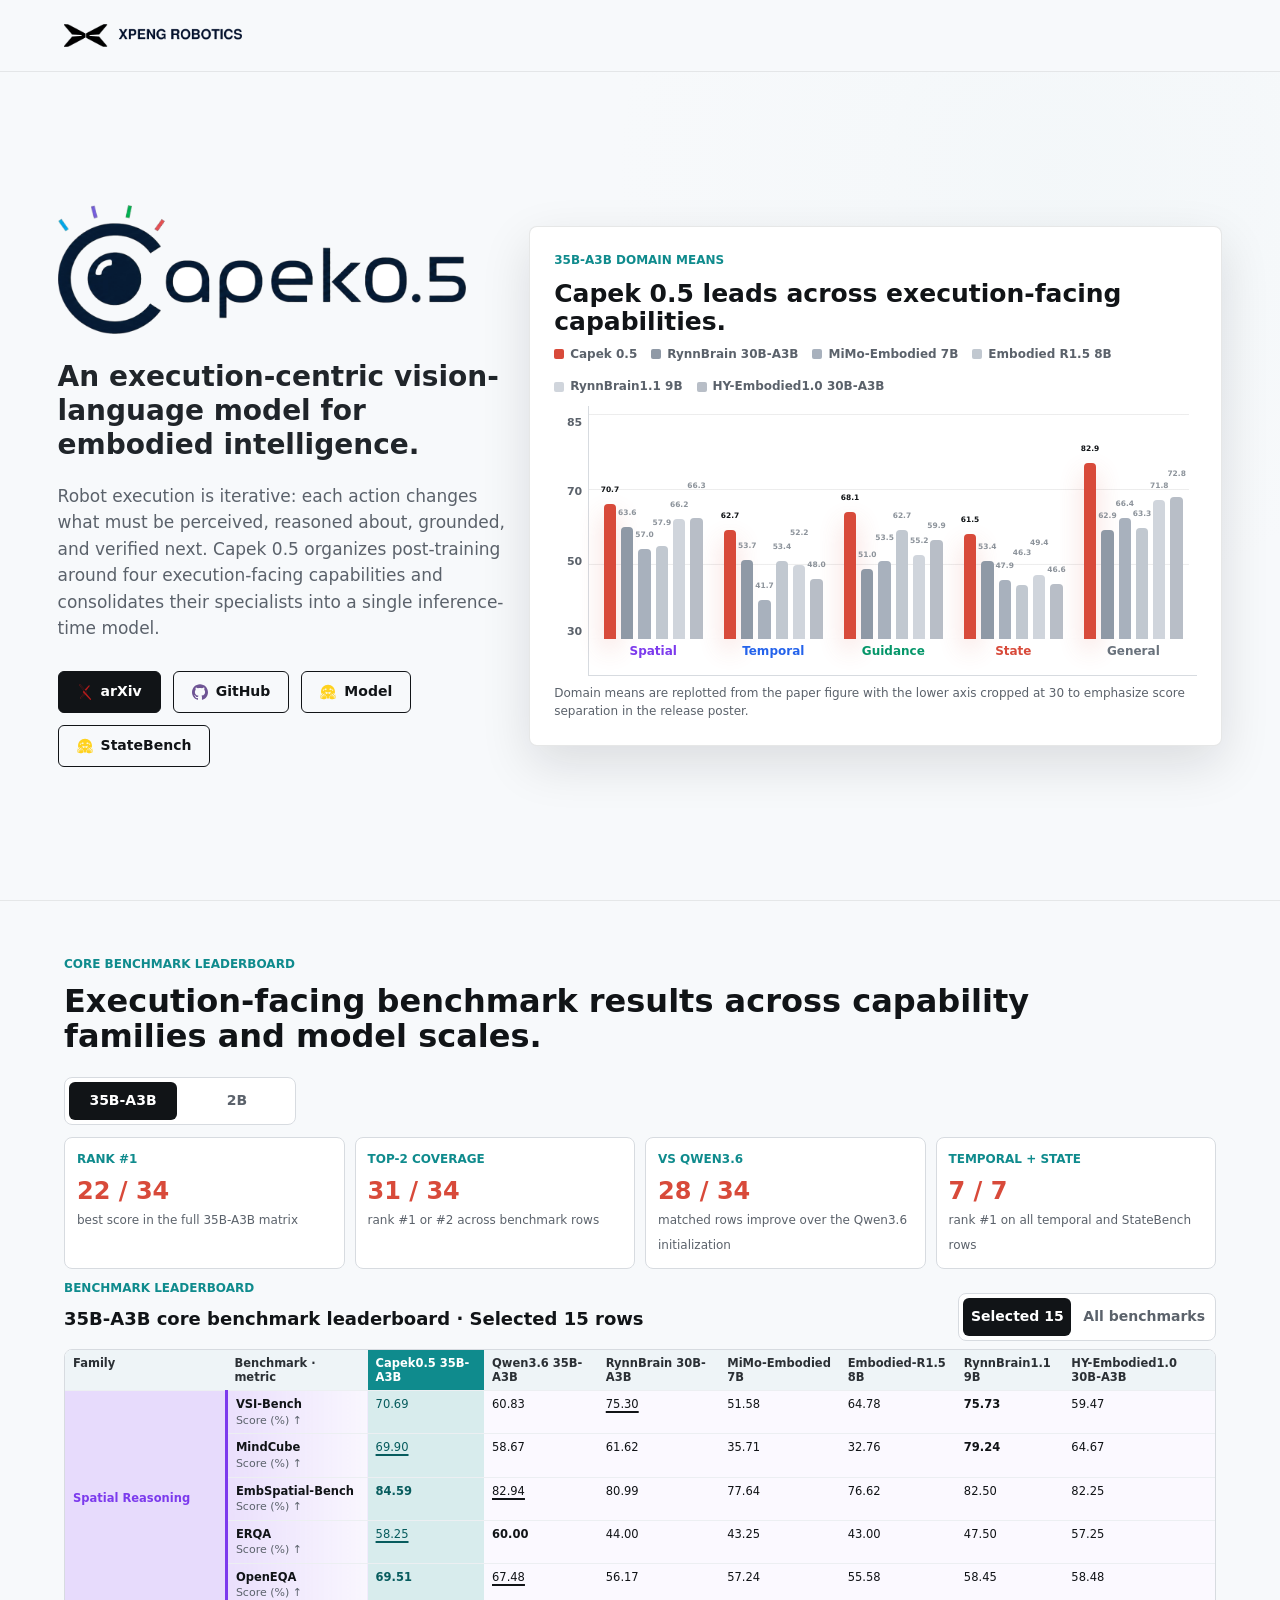
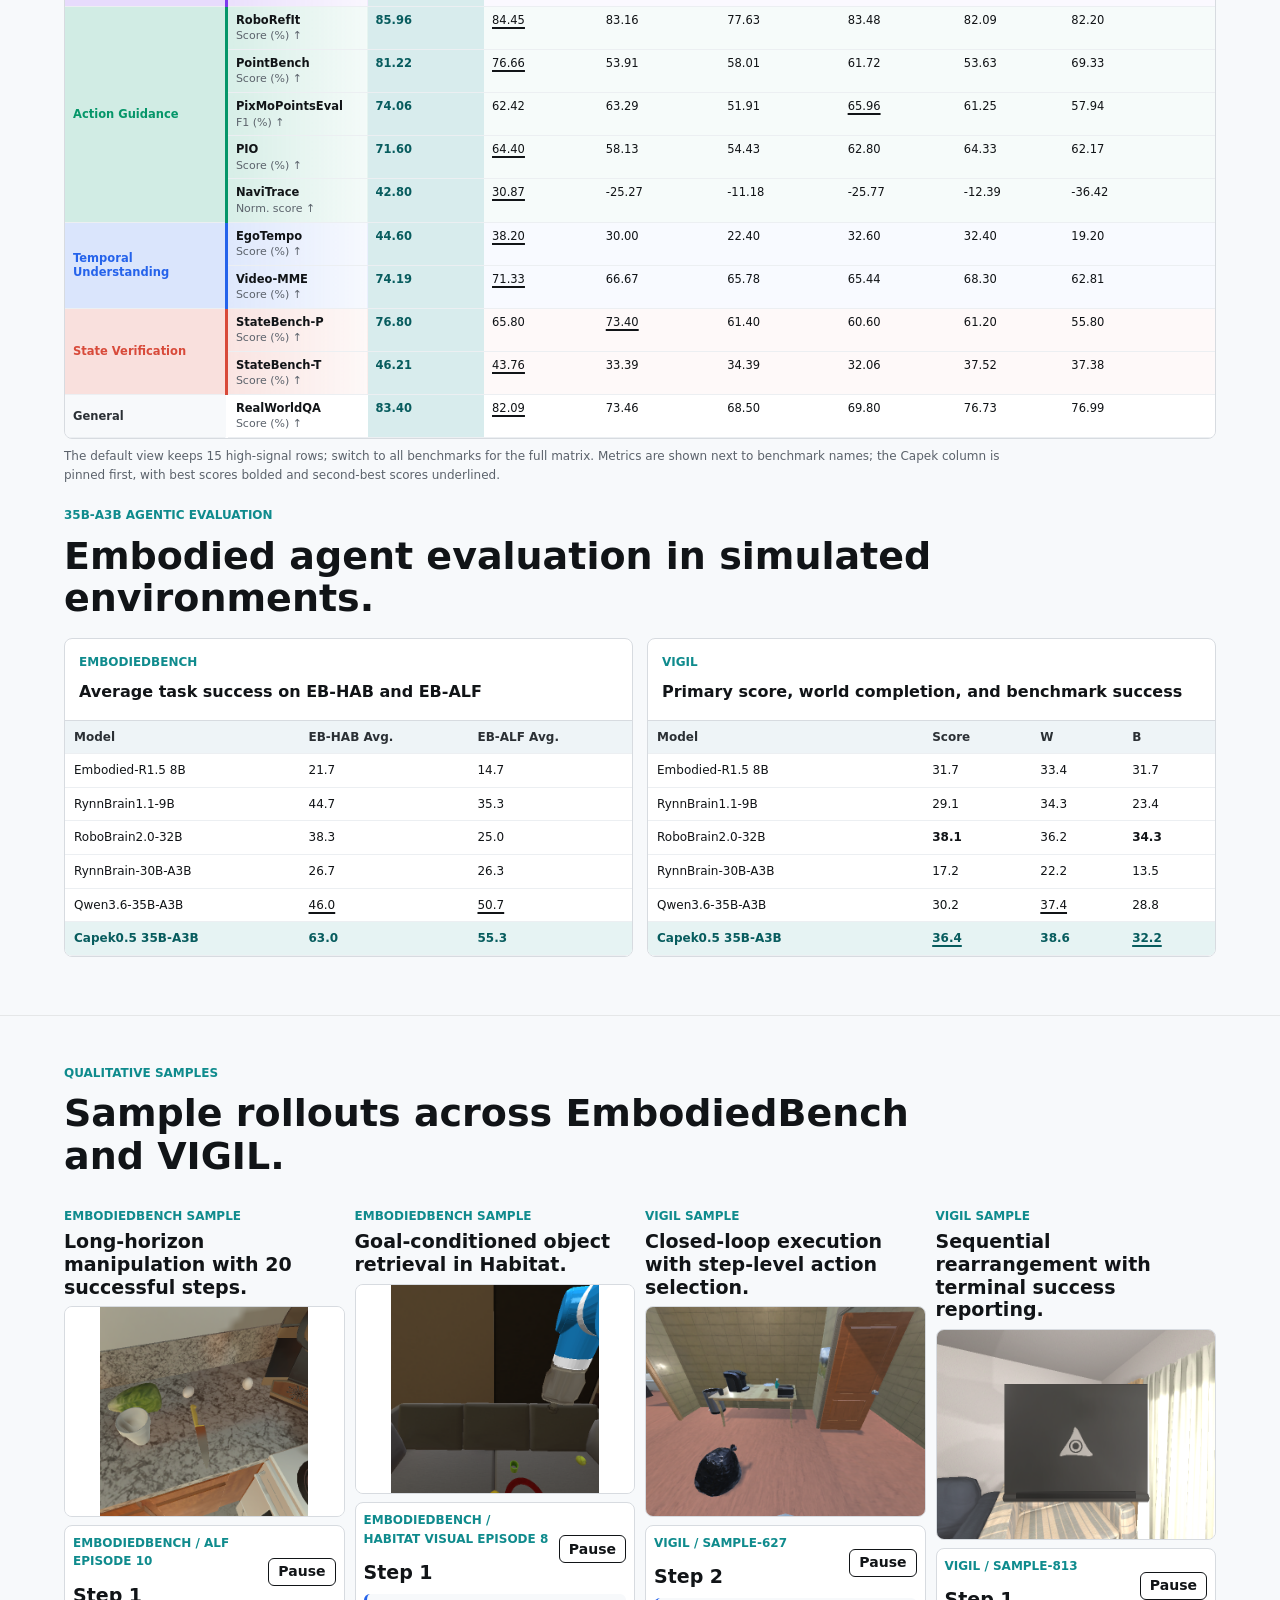
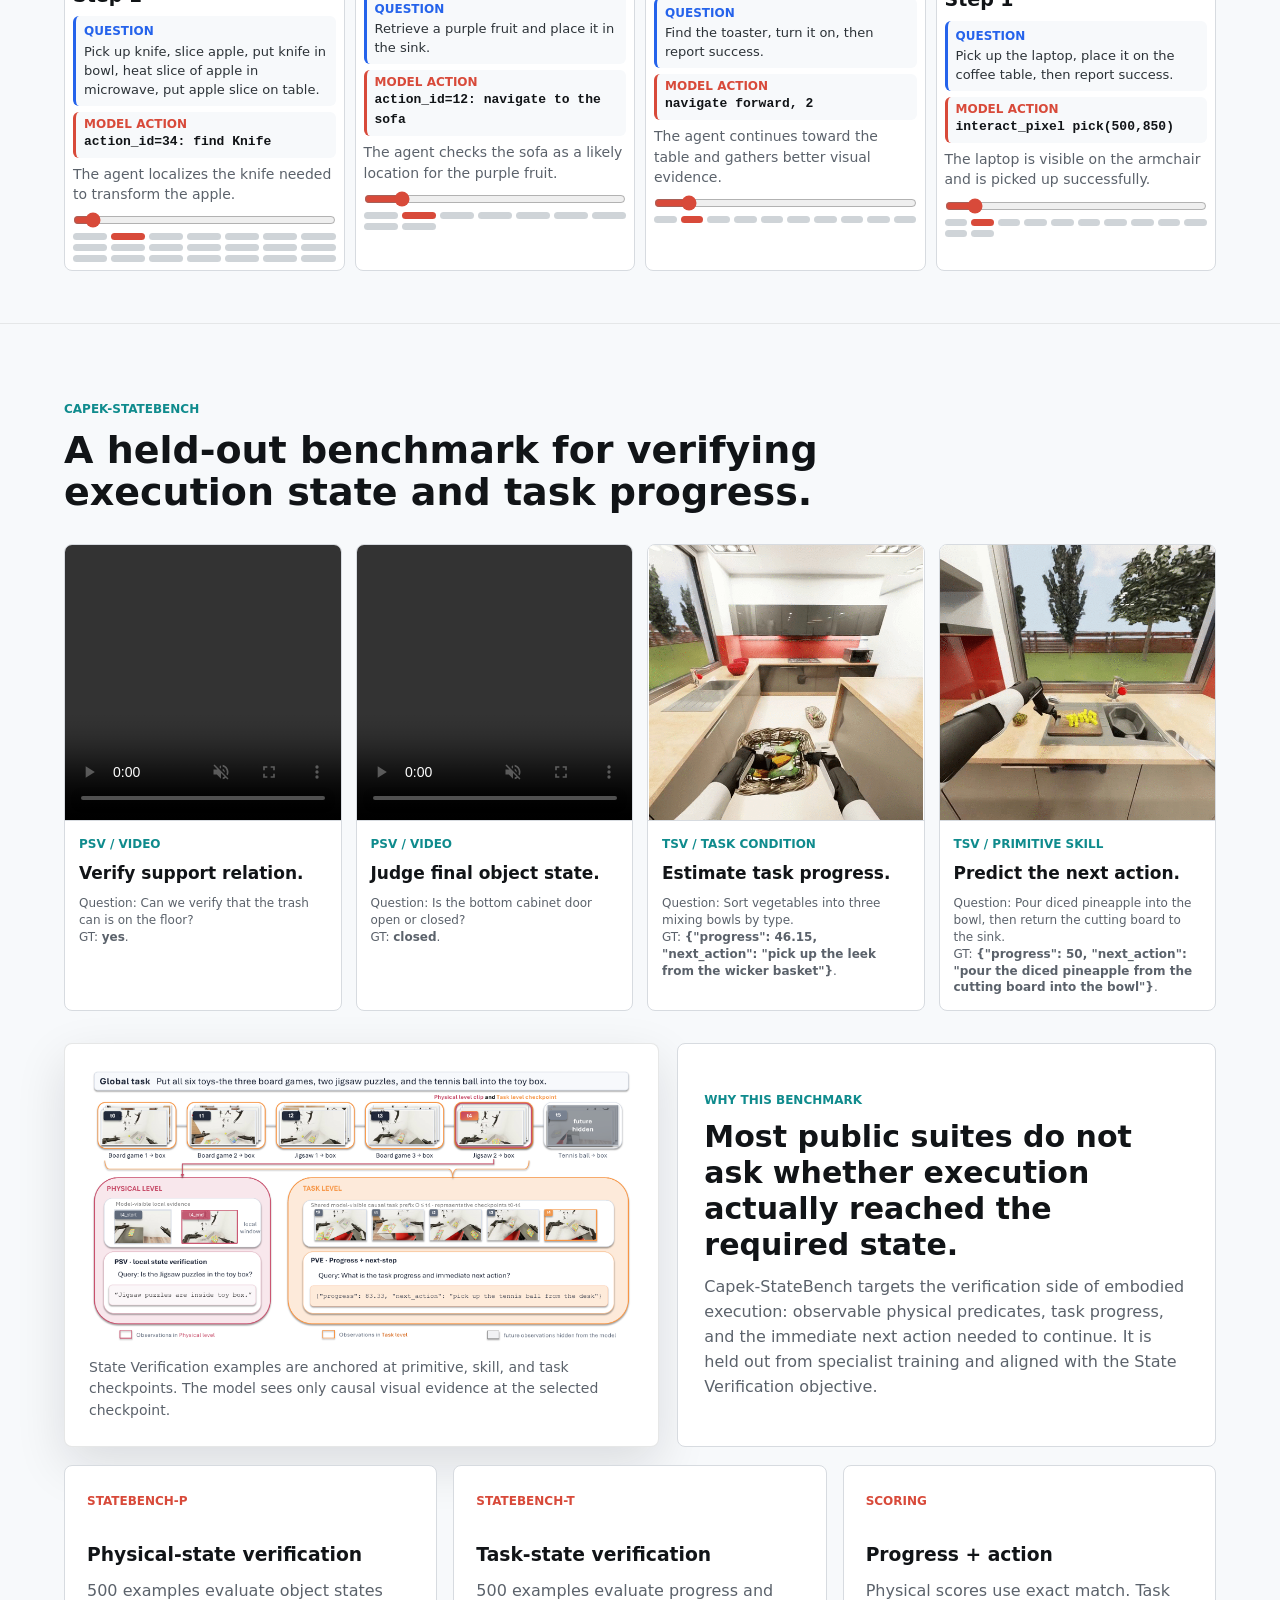
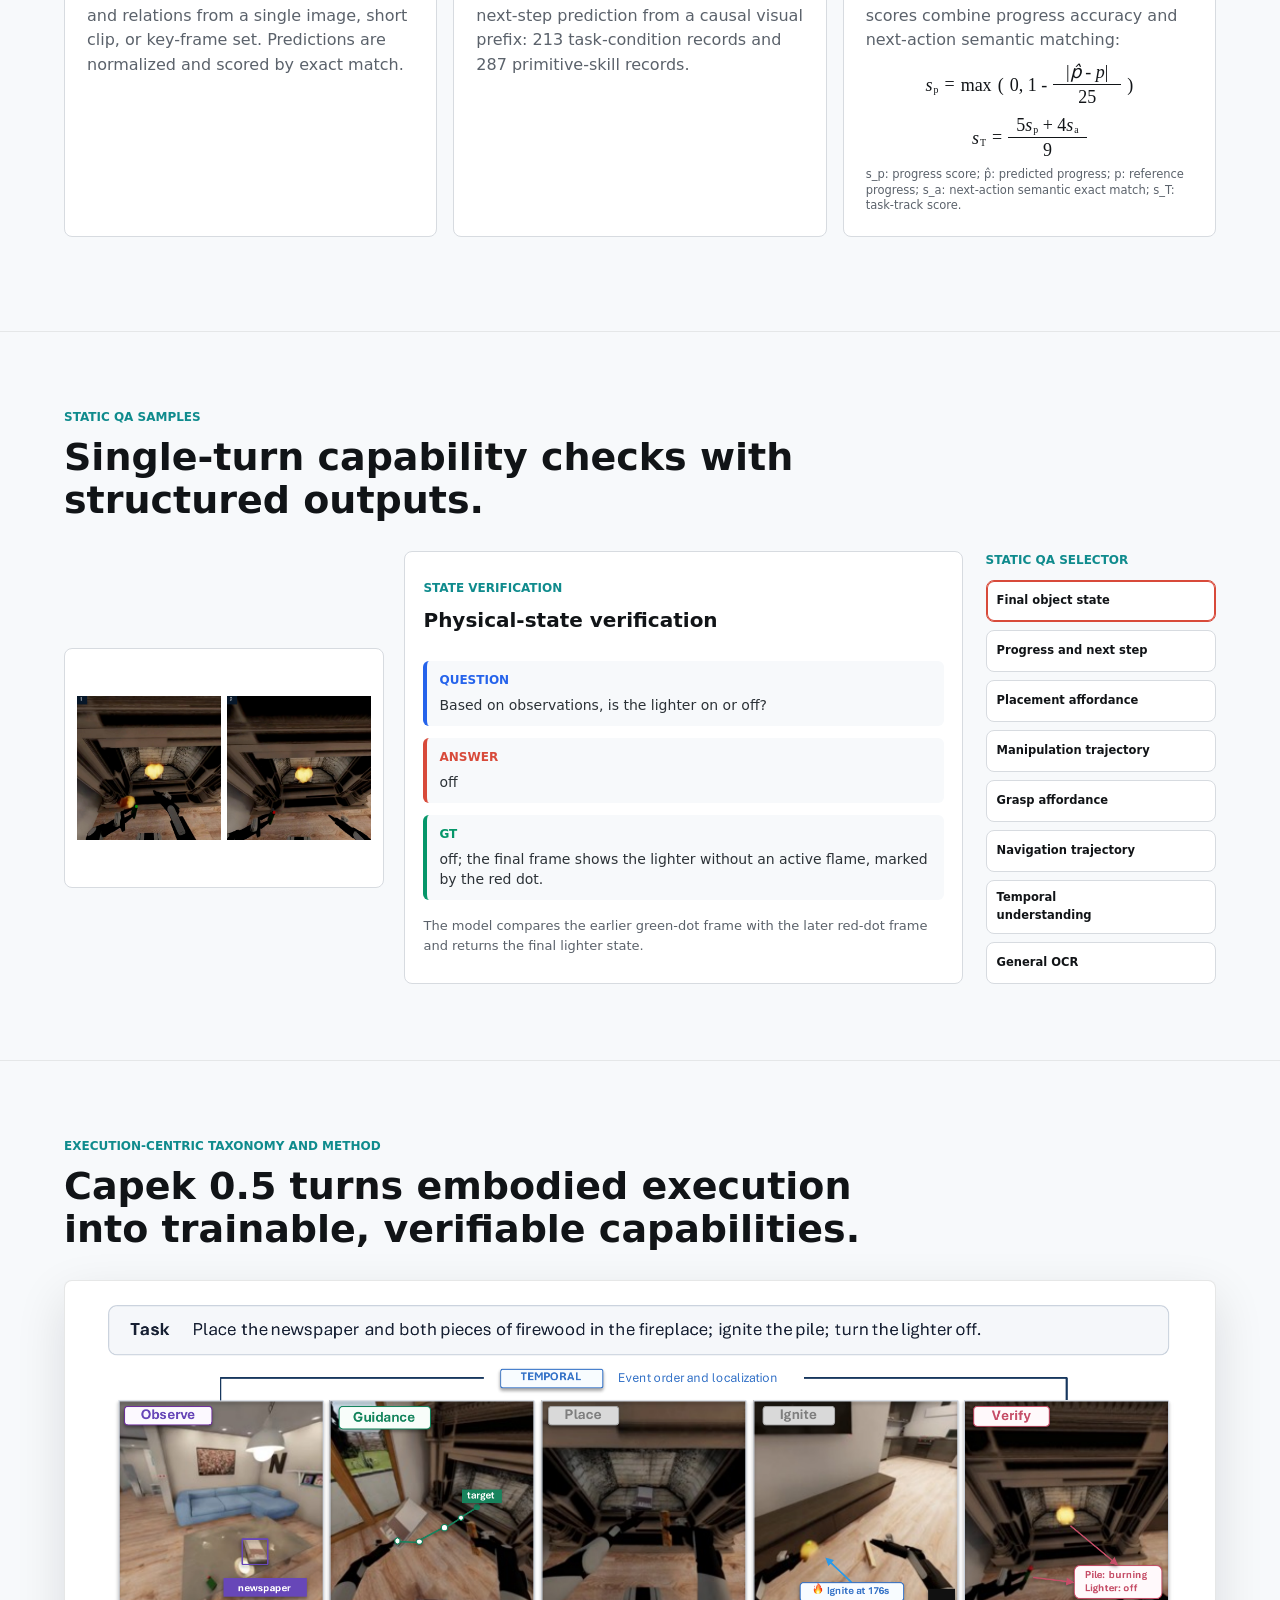
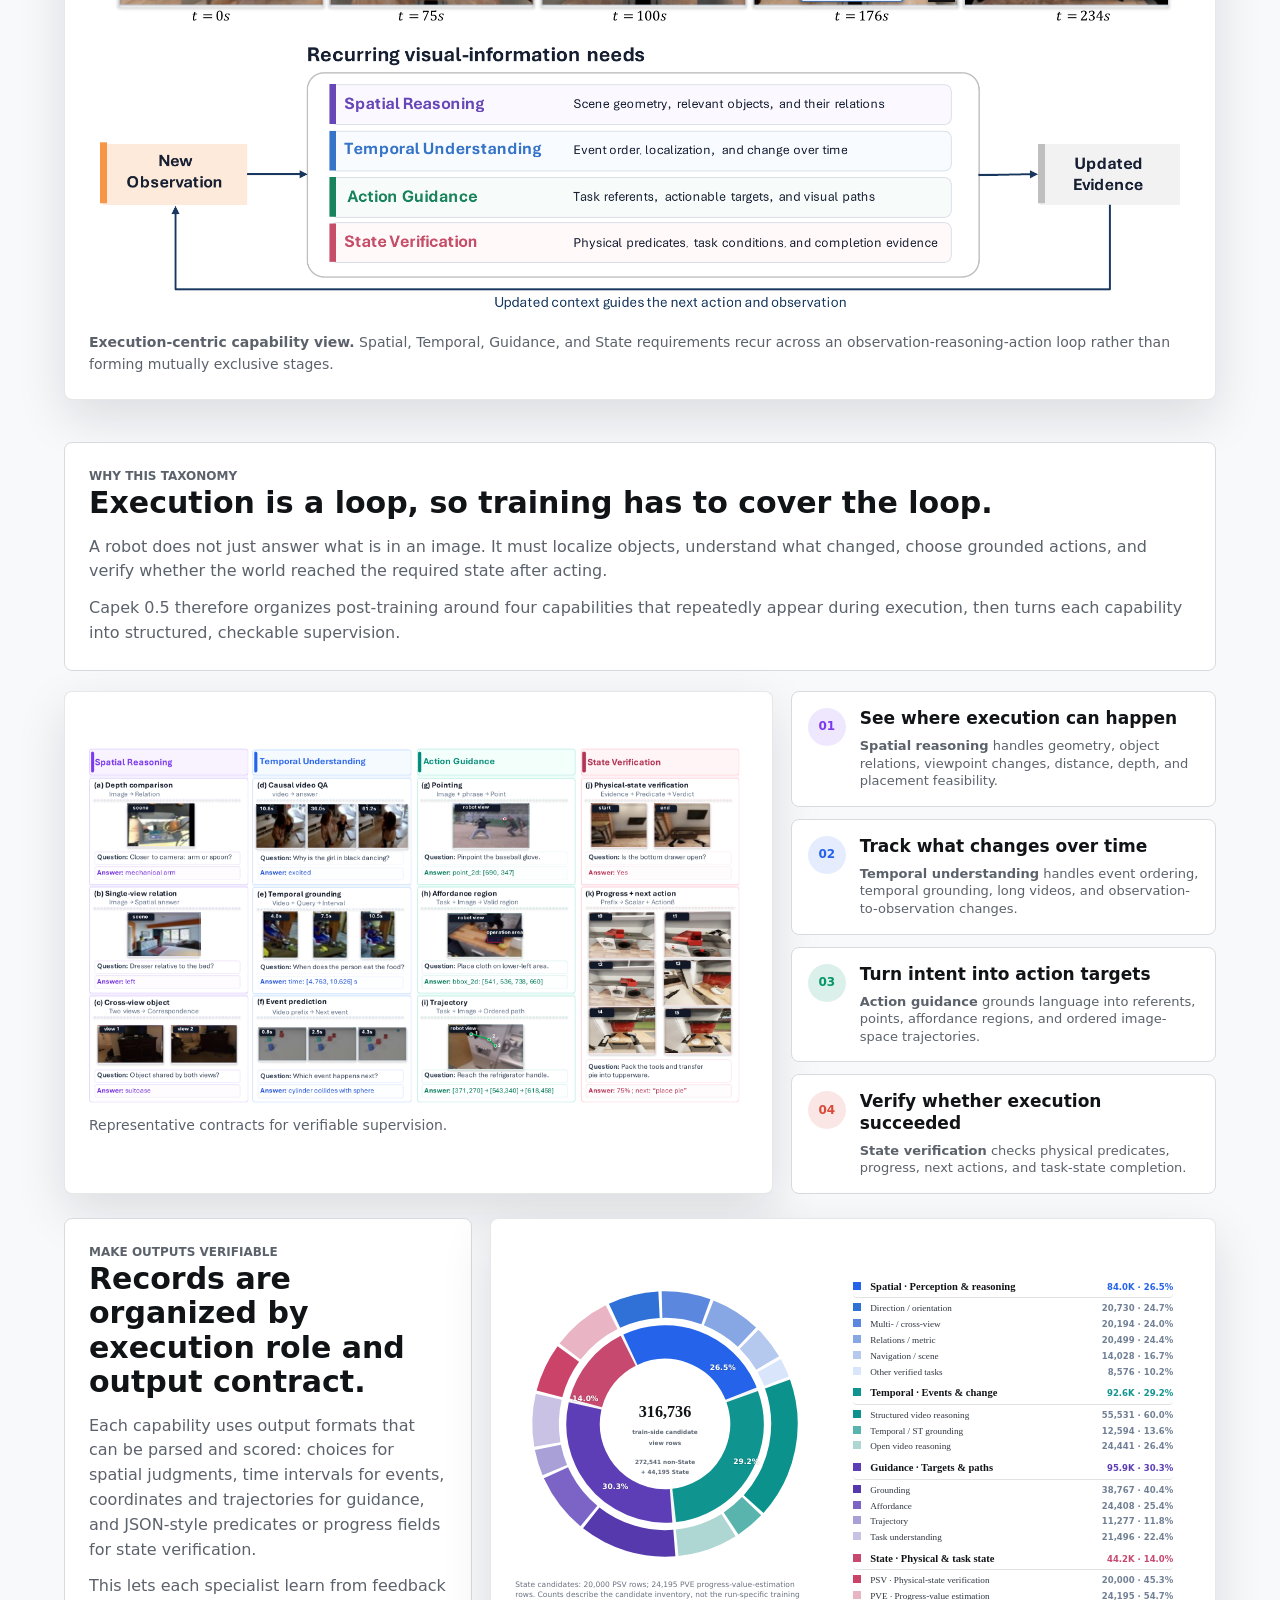
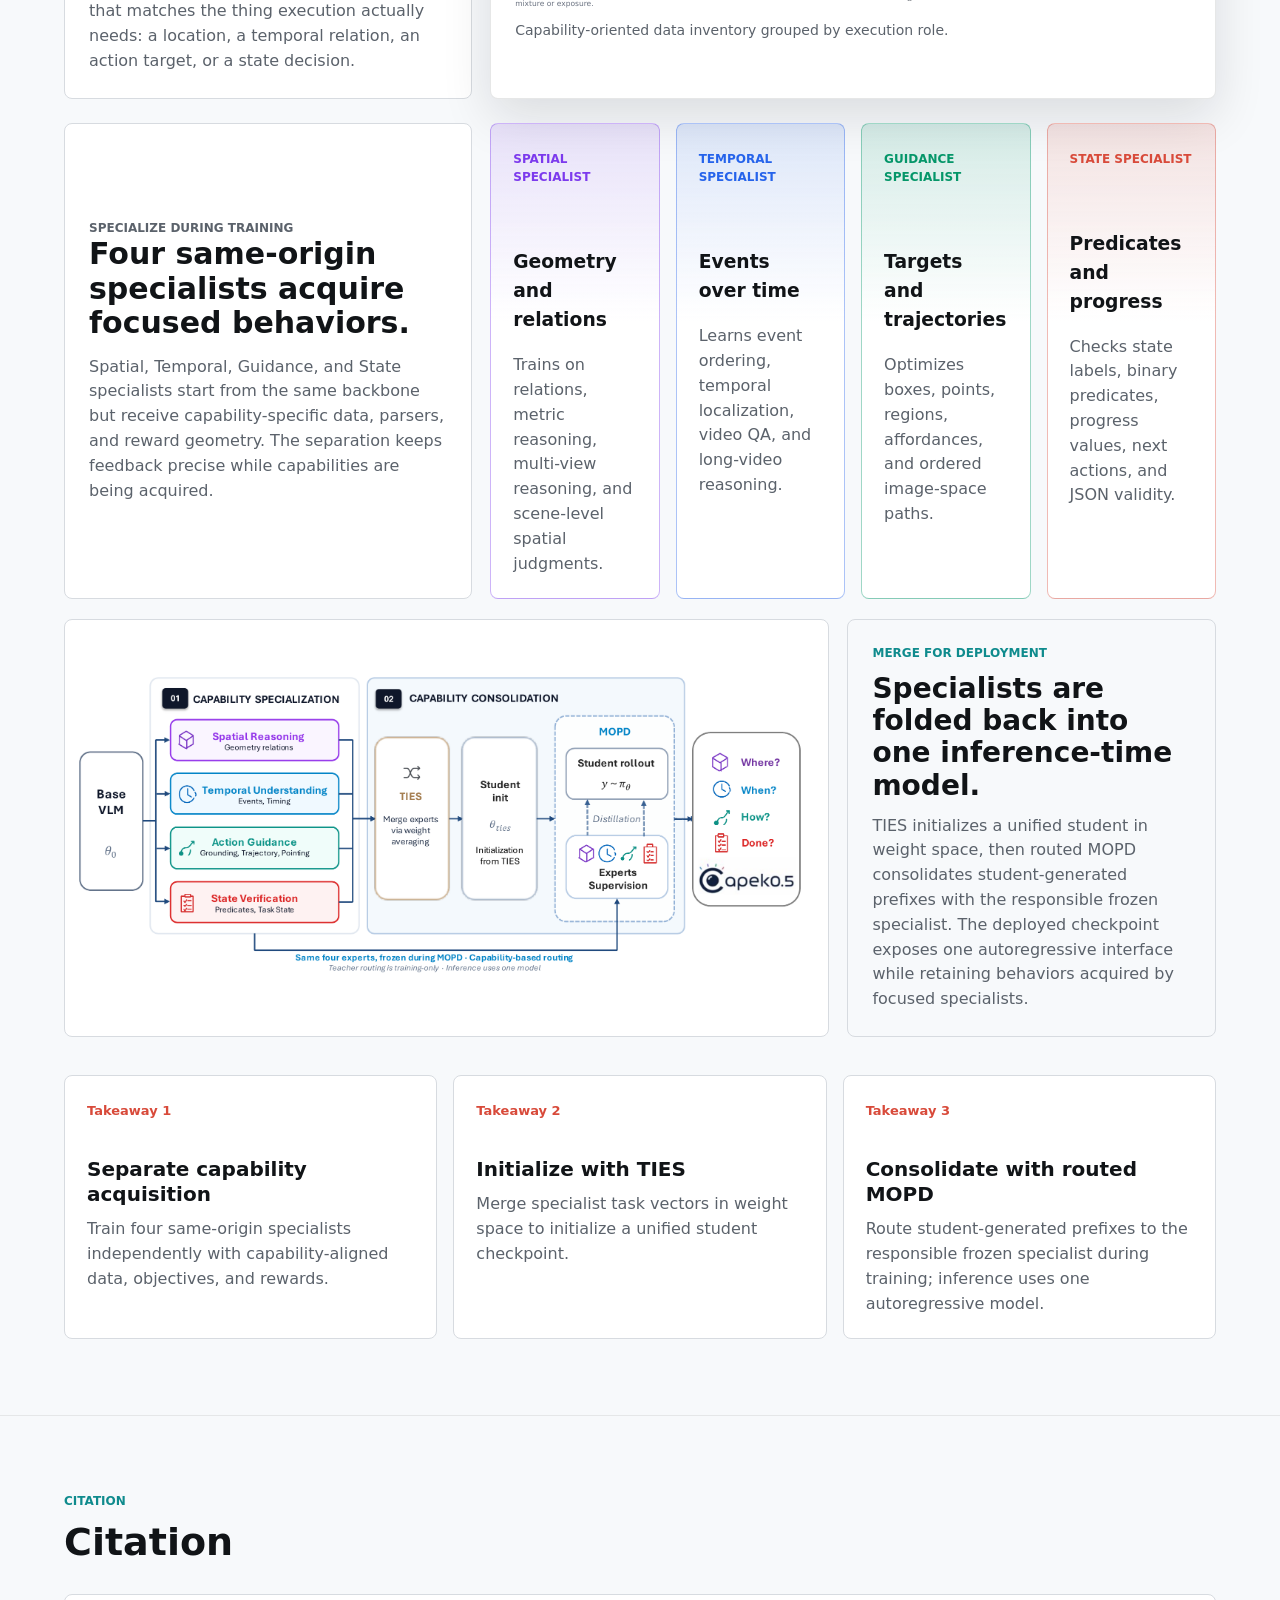
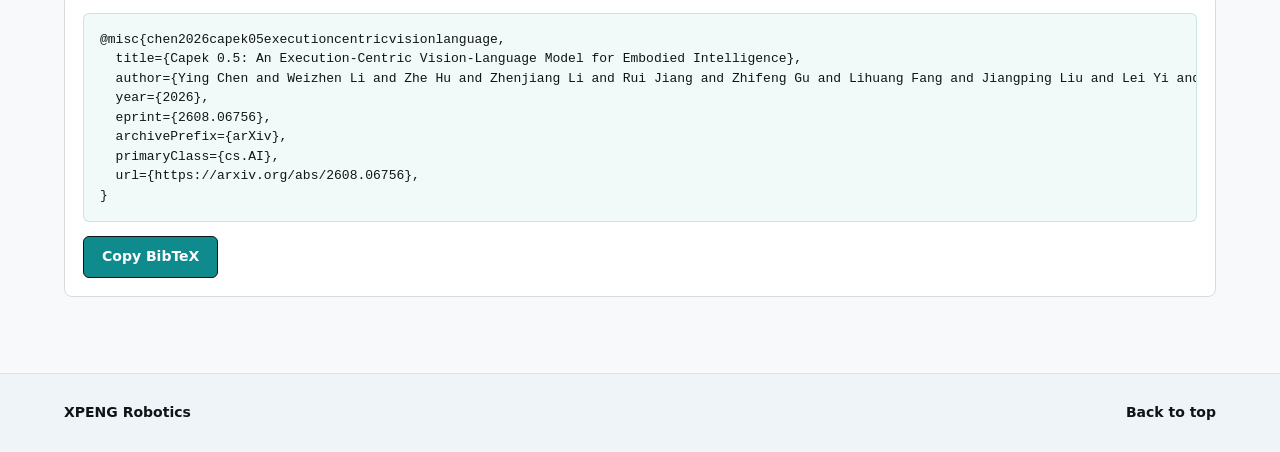
==== capek-0.5/index.html @ 38c64c61 "Add Capek 0.5 project page" ====
<!doctype html>
<html lang="en">
  <head>
    <meta charset="utf-8" />
    <meta name="viewport" content="width=device-width, initial-scale=1" />
    <title>Capek 0.5 | XPENG Robotics</title>
    <meta
      name="description"
      content="Capek 0.5 is an execution-centric vision-language model for embodied intelligence from XPENG Robotics."
    />
    <link rel="stylesheet" href="styles.css?v=20260810-responsive-layout" />
  </head>
  <body>
    <header class="site-header" aria-label="Top navigation">
      <div class="brand-lockup" aria-label="Project and institution logos">
        <a class="xpeng-brand" href="#top" aria-label="XPENG Robotics">
          <img src="assets/xpeng-robotics-lockup-transparent.png" alt="XPENG Robotics logo" />
        </a>
      </div>
    </header>

    <main id="top">
      <section class="hero-section" aria-labelledby="hero-subtitle">
        <div class="hero-copy">
          <div class="hero-lockup" aria-label="Institution and project">
            <img class="capek-hero-logo" src="assets/capek-logo-20260806.png" alt="Capek 0.5 logo" />
          </div>
          <p class="hero-subtitle" id="hero-subtitle">
            An execution-centric vision-language model for embodied intelligence.
          </p>
          <p class="hero-summary">
            Robot execution is iterative: each action changes what must be perceived,
            reasoned about, grounded, and verified next. Capek 0.5 organizes post-training
            around four execution-facing capabilities and consolidates their specialists
            into a single inference-time model.
          </p>
          <div class="hero-actions" aria-label="Project links">
            <a class="button primary" href="https://arxiv.org/abs/2608.06756" target="_blank" rel="noopener noreferrer">
              <img class="button-icon" src="assets/icons/arxiv.svg" alt="" aria-hidden="true" />
              arXiv
            </a>
            <button class="button secondary disabled-hero-button" type="button" aria-disabled="true" data-tooltip="coming soon">
              <img class="button-icon" src="assets/icons/github.svg" alt="" aria-hidden="true" />
              GitHub
            </button>
            <button class="button secondary disabled-hero-button" type="button" aria-disabled="true" data-tooltip="coming soon">
              <img class="button-icon" src="assets/icons/huggingface.svg" alt="" aria-hidden="true" />
              Model
            </button>
            <button class="button secondary disabled-hero-button" type="button" aria-disabled="true" data-tooltip="coming soon">
              <img class="button-icon" src="assets/icons/huggingface.svg" alt="" aria-hidden="true" />
              StateBench
            </button>
          </div>
        </div>
        <div class="hero-side" aria-label="Headline contribution summary">
          <figure class="hero-domain-chart" aria-label="35B-A3B domain mean chart with y-axis starting at 30">
            <div class="chart-heading">
              <div>
                <p class="label">35B-A3B domain means</p>
                <h2>Capek 0.5 leads across execution-facing capabilities.</h2>
              </div>
            </div>
            <div class="chart-legend" aria-hidden="true">
              <span><i class="legend-capek"></i>Capek 0.5</span>
              <span><i class="legend-rynnbrain"></i>RynnBrain 30B-A3B</span>
              <span><i class="legend-mimo"></i>MiMo-Embodied 7B</span>
              <span><i class="legend-r1"></i>Embodied R1.5 8B</span>
              <span><i class="legend-rynnbrain11"></i>RynnBrain1.1 9B</span>
              <span><i class="legend-hy"></i>HY-Embodied1.0 30B-A3B</span>
            </div>
            <div class="domain-chart">
              <div class="y-axis" aria-hidden="true">
                <span>85</span>
                <span>70</span>
                <span>50</span>
                <span>30</span>
              </div>
              <div class="chart-area">
                <div class="chart-grid" aria-hidden="true"></div>
                <div class="domain-group domain-spatial" style="--v1: 67.8%; --v2: 56.0%; --v3: 45.0%; --v4: 46.5%; --v5: 60.3%; --v6: 60.5%">
                  <div class="bars">
                    <span class="bar capek"><strong>70.7</strong></span>
                    <span class="bar model-a"><strong>63.6</strong></span>
                    <span class="bar model-b"><strong>57.0</strong></span>
                    <span class="bar model-c"><strong>57.9</strong></span>
                    <span class="bar model-d"><strong>66.2</strong></span>
                    <span class="bar model-e"><strong>66.3</strong></span>
                  </div>
                  <p>Spatial</p>
                </div>
                <div class="domain-group domain-temporal" style="--v1: 54.5%; --v2: 39.5%; --v3: 19.5%; --v4: 39.0%; --v5: 37.0%; --v6: 30.0%">
                  <div class="bars">
                    <span class="bar capek"><strong>62.7</strong></span>
                    <span class="bar model-a"><strong>53.7</strong></span>
                    <span class="bar model-b"><strong>41.7</strong></span>
                    <span class="bar model-c"><strong>53.4</strong></span>
                    <span class="bar model-d"><strong>52.2</strong></span>
                    <span class="bar model-e"><strong>48.0</strong></span>
                  </div>
                  <p>Temporal</p>
                </div>
                <div class="domain-group domain-guidance" style="--v1: 63.5%; --v2: 35.0%; --v3: 39.2%; --v4: 54.5%; --v5: 42.0%; --v6: 49.8%">
                  <div class="bars">
                    <span class="bar capek"><strong>68.1</strong></span>
                    <span class="bar model-a"><strong>51.0</strong></span>
                    <span class="bar model-b"><strong>53.5</strong></span>
                    <span class="bar model-c"><strong>62.7</strong></span>
                    <span class="bar model-d"><strong>55.2</strong></span>
                    <span class="bar model-e"><strong>59.9</strong></span>
                  </div>
                  <p>Guidance</p>
                </div>
                <div class="domain-group domain-state" style="--v1: 52.5%; --v2: 39.0%; --v3: 29.8%; --v4: 27.2%; --v5: 32.3%; --v6: 27.7%">
                  <div class="bars">
                    <span class="bar capek"><strong>61.5</strong></span>
                    <span class="bar model-a"><strong>53.4</strong></span>
                    <span class="bar model-b"><strong>47.9</strong></span>
                    <span class="bar model-c"><strong>46.3</strong></span>
                    <span class="bar model-d"><strong>49.4</strong></span>
                    <span class="bar model-e"><strong>46.6</strong></span>
                  </div>
                  <p>State</p>
                </div>
                <div class="domain-group domain-general" style="--v1: 88.2%; --v2: 54.8%; --v3: 60.7%; --v4: 55.5%; --v5: 69.7%; --v6: 71.3%">
                  <div class="bars">
                    <span class="bar capek"><strong>82.9</strong></span>
                    <span class="bar model-a"><strong>62.9</strong></span>
                    <span class="bar model-b"><strong>66.4</strong></span>
                    <span class="bar model-c"><strong>63.3</strong></span>
                    <span class="bar model-d"><strong>71.8</strong></span>
                    <span class="bar model-e"><strong>72.8</strong></span>
                  </div>
                  <p>General</p>
                </div>
              </div>
            </div>
            <figcaption>
              Domain means are replotted from the paper figure with the lower axis cropped at 30
              to emphasize score separation in the release poster.
            </figcaption>
          </figure>
        </div>
      </section>

      <section class="content-section statebench-section" id="statebench" aria-labelledby="statebench-title">
        <div class="section-heading">
          <p class="eyebrow">Capek-StateBench</p>
          <h2 id="statebench-title">A held-out benchmark for verifying execution state and task progress.</h2>
        </div>
        <div class="statebench-samples">
          <article class="statebench-sample-card">
            <video autoplay loop muted playsinline controls>
              <source src="assets/samples/statebench_showcase/psv_support_trash_floor.mp4" type="video/mp4" />
            </video>
            <div>
              <p class="label">PSV / Video</p>
              <h3>Verify support relation.</h3>
              <p>
                <span>Question: Can we verify that the trash can is on the floor?</span>
                <span>GT: <strong>yes</strong>.</span>
              </p>
            </div>
          </article>
          <article class="statebench-sample-card">
            <video autoplay loop muted playsinline controls>
              <source src="assets/samples/statebench_showcase/psv_bottom_cabinet.mp4" type="video/mp4" />
            </video>
            <div>
              <p class="label">PSV / Video</p>
              <h3>Judge final object state.</h3>
              <p>
                <span>Question: Is the bottom cabinet door open or closed?</span>
                <span>GT: <strong>closed</strong>.</span>
              </p>
            </div>
          </article>
          <article class="statebench-sample-card">
            <img src="assets/samples/statebench_showcase/tsv_sort_vegetables.gif" alt="StateBench-T task-condition progress example" />
            <div>
              <p class="label">TSV / Task condition</p>
              <h3>Estimate task progress.</h3>
              <p>
                <span>Question: Sort vegetables into three mixing bowls by type.</span>
                <span>GT: <strong>{"progress": 46.15, "next_action": "pick up the leek from the wicker basket"}</strong>.</span>
              </p>
            </div>
          </article>
          <article class="statebench-sample-card">
            <img src="assets/samples/statebench_showcase/tsv_pineapple_skill.gif" alt="StateBench-T primitive-skill progress example" />
            <div>
              <p class="label">TSV / Primitive skill</p>
              <h3>Predict the next action.</h3>
              <p>
                <span>Question: Pour diced pineapple into the bowl, then return the cutting board to the sink.</span>
                <span>GT: <strong>{"progress": 50, "next_action": "pour the diced pineapple from the cutting board into the bowl"}</strong>.</span>
              </p>
            </div>
          </article>
        </div>
        <div class="statebench-feature">
          <figure class="inline-figure statebench-figure">
            <img src="assets/figures/state_data_construction.png" alt="StateBench data construction from execution checkpoints" />
            <figcaption>
              State Verification examples are anchored at primitive, skill, and task checkpoints.
              The model sees only causal visual evidence at the selected checkpoint.
            </figcaption>
          </figure>
          <div class="statebench-copy">
            <p class="label">Why this benchmark</p>
            <h3>Most public suites do not ask whether execution actually reached the required state.</h3>
            <p>
              Capek-StateBench targets the verification side of embodied execution: observable
              physical predicates, task progress, and the immediate next action needed to continue.
              It is held out from specialist training and aligned with the State Verification objective.
            </p>
          </div>
        </div>
        <div class="statebench-grid">
          <article class="statebench-card">
            <span>StateBench-P</span>
            <h3>Physical-state verification</h3>
            <p>
              500 examples evaluate object states and relations from a single image, short clip,
              or key-frame set. Predictions are normalized and scored by exact match.
            </p>
          </article>
          <article class="statebench-card">
            <span>StateBench-T</span>
            <h3>Task-state verification</h3>
            <p>
              500 examples evaluate progress and next-step prediction from a causal visual prefix:
              213 task-condition records and 287 primitive-skill records.
            </p>
          </article>
          <article class="statebench-card">
            <span>Scoring</span>
            <h3>Progress + action</h3>
            <p>
              Physical scores use exact match. Task scores combine progress accuracy and next-action
              semantic matching:
            </p>
            <div class="formula-block" aria-label="s p equals max zero one minus absolute predicted progress minus reference progress over twenty five">
              <span class="math-var"><var>s</var><sub>p</sub></span>
              <span class="formula-equals">=</span>
              <span>max</span>
              <span class="formula-paren">(</span>
              <span>0, 1 -</span>
              <span class="formula-fraction">
                <span class="formula-numerator">|<var>p&#770;</var> - <var>p</var>|</span>
                <span class="formula-denominator">25</span>
              </span>
              <span class="formula-paren">)</span>
            </div>
            <div class="formula-block" aria-label="s T equals five s p plus four s a divided by nine">
              <span class="math-var"><var>s</var><sub>T</sub></span>
              <span class="formula-equals">=</span>
              <span class="formula-fraction">
                <span class="formula-numerator">
                  5<span class="math-var"><var>s</var><sub>p</sub></span> + 4<span class="math-var"><var>s</var><sub>a</sub></span>
                </span>
                <span class="formula-denominator">9</span>
              </span>
            </div>
            <p class="formula-note">
              s_p: progress score; p&#770;: predicted progress; p: reference progress; s_a: next-action semantic exact match; s_T: task-track score.
            </p>
          </article>
        </div>
      </section>

      <section class="content-section static-qa-section" id="static-qa" aria-labelledby="static-qa-title">
        <div class="section-heading">
          <p class="eyebrow">Static QA samples</p>
          <h2 id="static-qa-title">Single-turn capability checks with structured outputs.</h2>
        </div>

        <div class="static-qa-dashboard">
          <article class="sample-dashboard-card static-qa-card">
            <div class="static-sample-content">
              <div class="static-sample-main">
                <div class="sample-viewer" id="sampleViewer">
                  <img id="sampleImage" src="assets/samples/static_qa/statebench_psv_lighter.png" alt="Selected qualitative sample" />
                </div>
                <div class="sample-panel">
                  <div class="sample-panel-head">
                    <p class="label" id="sampleFamily">State Verification</p>
                    <h3 id="sampleTitle">Physical-state verification</h3>
                  </div>
                  <div class="sample-columns">
                    <article class="sample-column">
                      <p class="label">Question</p>
                      <p id="sampleQuestion" class="sample-field">Based on observations, is the lighter on or off?</p>
                    </article>
                    <article class="sample-column">
                      <p class="label">Answer</p>
                      <p id="sampleModelAnswer" class="sample-field">off</p>
                    </article>
                    <article class="sample-column">
                      <p class="label">GT</p>
                      <p id="sampleGt" class="sample-field">off</p>
                    </article>
                  </div>
                  <p id="sampleDetail" class="sample-detail">
                    The model tracks the lighter across chronological observations and returns the final state label.
                  </p>
                </div>
              </div>
            </div>
          </article>
          <aside class="sample-selector-column" aria-label="Static QA sample selector">
            <p class="label">Static QA selector</p>
            <div class="sample-grid" id="sampleGrid" aria-label="Sample selector"></div>
          </aside>
        </div>
      </section>

      <section class="content-section" id="method" aria-labelledby="method-title">
        <div class="section-heading">
          <p class="eyebrow">Execution-centric taxonomy and method</p>
          <h2 id="method-title">Capek 0.5 turns embodied execution into trainable, verifiable capabilities.</h2>
        </div>
        <div class="overview-story">
          <figure class="overview-main-figure">
            <img
              src="assets/figures/execution_centric_overview.png"
              alt="Execution-centric capability overview"
            />
            <figcaption>
              <strong>Execution-centric capability view.</strong> Spatial, Temporal, Guidance, and State
              requirements recur across an observation-reasoning-action loop rather than
              forming mutually exclusive stages.
            </figcaption>
          </figure>

          <div class="story-copy story-opening">
            <p class="label">Why this taxonomy</p>
            <h3>Execution is a loop, so training has to cover the loop.</h3>
            <p>
              A robot does not just answer what is in an image. It must localize objects,
              understand what changed, choose grounded actions, and verify whether the
              world reached the required state after acting.
            </p>
            <p>
              Capek 0.5 therefore organizes post-training around four capabilities that
              repeatedly appear during execution, then turns each capability into
              structured, checkable supervision.
            </p>
          </div>

          <div class="capability-contract-row">
            <figure class="inline-figure contract-figure">
              <img src="assets/figures/data_contract_showcase.png" alt="Representative data contracts" />
              <figcaption>Representative contracts for verifiable supervision.</figcaption>
            </figure>
            <div class="capability-grid story-capabilities">
              <article class="capability-card">
                <span class="capability-index">01</span>
                <h3>See where execution can happen</h3>
                <p><strong>Spatial reasoning</strong> handles geometry, object relations, viewpoint changes, distance, depth, and placement feasibility.</p>
              </article>
              <article class="capability-card">
                <span class="capability-index">02</span>
                <h3>Track what changes over time</h3>
                <p><strong>Temporal understanding</strong> handles event ordering, temporal grounding, long videos, and observation-to-observation changes.</p>
              </article>
              <article class="capability-card">
                <span class="capability-index">03</span>
                <h3>Turn intent into action targets</h3>
                <p><strong>Action guidance</strong> grounds language into referents, points, affordance regions, and ordered image-space trajectories.</p>
              </article>
              <article class="capability-card">
                <span class="capability-index">04</span>
                <h3>Verify whether execution succeeded</h3>
                <p><strong>State verification</strong> checks physical predicates, progress, next actions, and task-state completion.</p>
              </article>
            </div>
          </div>

          <div class="story-supervision">
            <div class="story-copy">
              <p class="label">Make outputs verifiable</p>
              <h3>Records are organized by execution role and output contract.</h3>
              <p>
                Each capability uses output formats that can be parsed and scored:
                choices for spatial judgments, time intervals for events, coordinates and
                trajectories for guidance, and JSON-style predicates or progress fields
                for state verification.
              </p>
              <p>
                This lets each specialist learn from feedback that matches the thing execution
                actually needs: a location, a temporal relation, an action target, or a
                state decision.
              </p>
            </div>
            <div class="overview-figures">
              <figure class="inline-figure data-composition-figure" aria-label="Capek 0.5 data composition">
                <div class="data-composition-chart">
                  <div class="data-donut-wrap">
                    <svg class="data-donut" viewBox="0 0 520 520" role="img" aria-label="Capability-oriented data inventory donut chart">
                      <circle class="donut-guide" cx="260" cy="260" r="142"></circle>
                      <g class="donut-inner" transform="rotate(-115 260 260)">
                        <circle class="donut-segment data-segment-spatial" data-data-family="spatial" cx="260" cy="260" r="142" pathLength="100" stroke-dasharray="25.9 74.1" stroke-dashoffset="0"></circle>
                        <circle class="donut-segment data-segment-temporal" data-data-family="temporal" cx="260" cy="260" r="142" pathLength="100" stroke-dasharray="28.6 71.4" stroke-dashoffset="-26.5"></circle>
                        <circle class="donut-segment data-segment-guidance" data-data-family="guidance" cx="260" cy="260" r="142" pathLength="100" stroke-dasharray="29.7 70.3" stroke-dashoffset="-55.7"></circle>
                        <circle class="donut-segment data-segment-state" data-data-family="state" cx="260" cy="260" r="142" pathLength="100" stroke-dasharray="13.4 86.6" stroke-dashoffset="-86"></circle>
                      </g>
                      <g class="donut-outer" transform="rotate(-115 260 260)">
                        <circle class="donut-segment data-segment-spatial data-shade-1" data-data-family="spatial" data-data-detail="spatial-direction" cx="260" cy="260" r="207" pathLength="100" stroke-dasharray="6.15 93.85" stroke-dashoffset="0"></circle>
                        <circle class="donut-segment data-segment-spatial data-shade-2" data-data-family="spatial" data-data-detail="spatial-cross-view" cx="260" cy="260" r="207" pathLength="100" stroke-dasharray="5.96 94.04" stroke-dashoffset="-6.55"></circle>
                        <circle class="donut-segment data-segment-spatial data-shade-3" data-data-family="spatial" data-data-detail="spatial-relations" cx="260" cy="260" r="207" pathLength="100" stroke-dasharray="6.07 93.93" stroke-dashoffset="-12.91"></circle>
                        <circle class="donut-segment data-segment-spatial data-shade-4" data-data-family="spatial" data-data-detail="spatial-navigation" cx="260" cy="260" r="207" pathLength="100" stroke-dasharray="4.03 95.97" stroke-dashoffset="-19.38"></circle>
                        <circle class="donut-segment data-segment-spatial data-shade-5" data-data-family="spatial" data-data-detail="spatial-other" cx="260" cy="260" r="207" pathLength="100" stroke-dasharray="2.30 97.70" stroke-dashoffset="-23.81"></circle>
                        <circle class="donut-segment data-segment-temporal data-shade-1" data-data-family="temporal" data-data-detail="temporal-structured" cx="260" cy="260" r="207" pathLength="100" stroke-dasharray="17.13 82.87" stroke-dashoffset="-26.5"></circle>
                        <circle class="donut-segment data-segment-temporal data-shade-2" data-data-family="temporal" data-data-detail="temporal-grounding" cx="260" cy="260" r="207" pathLength="100" stroke-dasharray="3.58 96.42" stroke-dashoffset="-44.03"></circle>
                        <circle class="donut-segment data-segment-temporal data-shade-3" data-data-family="temporal" data-data-detail="temporal-open" cx="260" cy="260" r="207" pathLength="100" stroke-dasharray="7.32 92.68" stroke-dashoffset="-48.01"></circle>
                        <circle class="donut-segment data-segment-guidance data-shade-1" data-data-family="guidance" data-data-detail="guidance-grounding" cx="260" cy="260" r="207" pathLength="100" stroke-dasharray="11.84 88.16" stroke-dashoffset="-55.7"></circle>
                        <circle class="donut-segment data-segment-guidance data-shade-2" data-data-family="guidance" data-data-detail="guidance-affordance" cx="260" cy="260" r="207" pathLength="100" stroke-dasharray="7.31 92.69" stroke-dashoffset="-67.94"></circle>
                        <circle class="donut-segment data-segment-guidance data-shade-3" data-data-family="guidance" data-data-detail="guidance-trajectory" cx="260" cy="260" r="207" pathLength="100" stroke-dasharray="3.16 96.84" stroke-dashoffset="-75.65"></circle>
                        <circle class="donut-segment data-segment-guidance data-shade-4" data-data-family="guidance" data-data-detail="guidance-task" cx="260" cy="260" r="207" pathLength="100" stroke-dasharray="6.39 93.61" stroke-dashoffset="-79.21"></circle>
                        <circle class="donut-segment data-segment-state data-shade-1" data-data-family="state" data-data-detail="state-psv" cx="260" cy="260" r="207" pathLength="100" stroke-dasharray="5.92 94.08" stroke-dashoffset="-86"></circle>
                        <circle class="donut-segment data-segment-state data-shade-2" data-data-family="state" data-data-detail="state-pve" cx="260" cy="260" r="207" pathLength="100" stroke-dasharray="7.24 92.76" stroke-dashoffset="-92.32"></circle>
                      </g>
                      <g class="donut-labels">
                        <text x="360" y="166">26.5%</text>
                        <text x="401" y="330">29.2%</text>
                        <text x="174" y="372">30.3%</text>
                        <text x="122" y="220">14.0%</text>
                      </g>
                      <g class="donut-center">
                        <text x="260" y="248">316,736</text>
                        <text x="260" y="278">train-side candidate</text>
                        <text x="260" y="296">view rows</text>
                        <text x="260" y="330">272,541 non-State</text>
                        <text x="260" y="347">+ 44,195 State</text>
                      </g>
                    </svg>
                    <p class="data-note">
                      State candidates: 20,000 PSV rows; 24,195 PVE progress-value-estimation rows.
                      Counts describe the candidate inventory, not the run-specific training mixture or exposure.
                    </p>
                  </div>
                  <div class="data-breakdown" aria-label="Data composition breakdown">
                    <section class="data-family data-family-spatial" data-data-family="spatial">
                      <h4><span></span>Spatial · Perception &amp; reasoning <strong>84.0K · 26.5%</strong></h4>
                      <p data-data-family="spatial" data-data-detail="spatial-direction"><span></span>Direction / orientation <strong>20,730 · 24.7%</strong></p>
                      <p data-data-family="spatial" data-data-detail="spatial-cross-view"><span></span>Multi- / cross-view <strong>20,194 · 24.0%</strong></p>
                      <p data-data-family="spatial" data-data-detail="spatial-relations"><span></span>Relations / metric <strong>20,499 · 24.4%</strong></p>
                      <p data-data-family="spatial" data-data-detail="spatial-navigation"><span></span>Navigation / scene <strong>14,028 · 16.7%</strong></p>
                      <p data-data-family="spatial" data-data-detail="spatial-other"><span></span>Other verified tasks <strong>8,576 · 10.2%</strong></p>
                    </section>
                    <section class="data-family data-family-temporal" data-data-family="temporal">
                      <h4><span></span>Temporal · Events &amp; change <strong>92.6K · 29.2%</strong></h4>
                      <p data-data-family="temporal" data-data-detail="temporal-structured"><span></span>Structured video reasoning <strong>55,531 · 60.0%</strong></p>
                      <p data-data-family="temporal" data-data-detail="temporal-grounding"><span></span>Temporal / ST grounding <strong>12,594 · 13.6%</strong></p>
                      <p data-data-family="temporal" data-data-detail="temporal-open"><span></span>Open video reasoning <strong>24,441 · 26.4%</strong></p>
                    </section>
                    <section class="data-family data-family-guidance" data-data-family="guidance">
                      <h4><span></span>Guidance · Targets &amp; paths <strong>95.9K · 30.3%</strong></h4>
                      <p data-data-family="guidance" data-data-detail="guidance-grounding"><span></span>Grounding <strong>38,767 · 40.4%</strong></p>
                      <p data-data-family="guidance" data-data-detail="guidance-affordance"><span></span>Affordance <strong>24,408 · 25.4%</strong></p>
                      <p data-data-family="guidance" data-data-detail="guidance-trajectory"><span></span>Trajectory <strong>11,277 · 11.8%</strong></p>
                      <p data-data-family="guidance" data-data-detail="guidance-task"><span></span>Task understanding <strong>21,496 · 22.4%</strong></p>
                    </section>
                    <section class="data-family data-family-state" data-data-family="state">
                      <h4><span></span>State · Physical &amp; task state <strong>44.2K · 14.0%</strong></h4>
                      <p data-data-family="state" data-data-detail="state-psv"><span></span>PSV · Physical-state verification <strong>20,000 · 45.3%</strong></p>
                      <p data-data-family="state" data-data-detail="state-pve"><span></span>PVE · Progress-value estimation <strong>24,195 · 54.7%</strong></p>
                    </section>
                  </div>
                </div>
                <figcaption>Capability-oriented data inventory grouped by execution role.</figcaption>
              </figure>
            </div>
          </div>

          <div class="story-consolidation">
            <div class="story-copy">
              <p class="label">Specialize during training</p>
              <h3>Four same-origin specialists acquire focused behaviors.</h3>
              <p>
                Spatial, Temporal, Guidance, and State specialists start from the same
                backbone but receive capability-specific data, parsers, and reward
                geometry. The separation keeps feedback precise while capabilities are
                being acquired.
              </p>
            </div>
            <div class="expert-grid">
              <article class="expert-card">
                <div>
                  <span>Spatial specialist</span>
                  <h3>Geometry and relations</h3>
                  <p>Trains on relations, metric reasoning, multi-view reasoning, and scene-level spatial judgments.</p>
                </div>
              </article>
              <article class="expert-card">
                <div>
                  <span>Temporal specialist</span>
                  <h3>Events over time</h3>
                  <p>Learns event ordering, temporal localization, video QA, and long-video reasoning.</p>
                </div>
              </article>
              <article class="expert-card">
                <div>
                  <span>Guidance specialist</span>
                  <h3>Targets and trajectories</h3>
                  <p>Optimizes boxes, points, regions, affordances, and ordered image-space paths.</p>
                </div>
              </article>
              <article class="expert-card">
                <div>
                  <span>State specialist</span>
                  <h3>Predicates and progress</h3>
                  <p>Checks state labels, binary predicates, progress values, next actions, and JSON validity.</p>
                </div>
              </article>
            </div>
          </div>

          <div class="figure-feature">
            <img
              src="assets/figures/expert_consolidation_pipeline.png"
              alt="Specialist consolidation pipeline for Capek 0.5"
            />
            <div class="figure-copy">
              <p class="label">Merge for deployment</p>
              <h3>Specialists are folded back into one inference-time model.</h3>
              <p>
                TIES initializes a unified student in weight space, then routed MOPD
                consolidates student-generated prefixes with the responsible frozen specialist. The deployed
                checkpoint exposes one autoregressive interface while retaining behaviors
                acquired by focused specialists.
              </p>
            </div>
          </div>

          <div class="method-steps">
            <article>
              <span>Takeaway 1</span>
              <h3>Separate capability acquisition</h3>
              <p>Train four same-origin specialists independently with capability-aligned data, objectives, and rewards.</p>
            </article>
            <article>
              <span>Takeaway 2</span>
              <h3>Initialize with TIES</h3>
              <p>Merge specialist task vectors in weight space to initialize a unified student checkpoint.</p>
            </article>
            <article>
              <span>Takeaway 3</span>
              <h3>Consolidate with routed MOPD</h3>
              <p>Route student-generated prefixes to the responsible frozen specialist during training; inference uses one autoregressive model.</p>
            </article>
          </div>
        </div>
      </section>

      <section class="content-section" id="results" aria-labelledby="results-title">
        <div class="section-heading">
          <p class="eyebrow">Core benchmark leaderboard</p>
          <h2 id="results-title">Execution-facing benchmark results across capability families and model scales.</h2>
        </div>
        <div class="results-tabs" role="tablist" aria-label="Result tracks">
          <button class="tab-button active" type="button" data-track="large" role="tab" aria-selected="true">
            35B-A3B
          </button>
          <button class="tab-button" type="button" data-track="compact" role="tab" aria-selected="false">
            2B
          </button>
        </div>
        <div class="rank-grid" id="rankGrid" aria-live="polite"></div>
        <div class="table-toolbar">
          <div>
            <p class="label">Benchmark leaderboard</p>
            <h3 id="benchmarkTableTitle">35B-A3B core benchmark leaderboard</h3>
          </div>
          <div class="benchmark-scope-toggle" role="group" aria-label="Benchmark row scope">
            <button class="scope-button active" type="button" data-scope="selected" aria-pressed="true">Selected 15</button>
            <button class="scope-button" type="button" data-scope="all" aria-pressed="false">All benchmarks</button>
          </div>
        </div>
        <div class="table-wrap">
          <table class="benchmark-table" id="benchmarkTable">
            <thead></thead>
            <tbody></tbody>
          </table>
        </div>
        <p class="results-note">
          The default view keeps 15 high-signal rows; switch to all benchmarks for the full matrix. Metrics are shown next to benchmark names;
          the Capek column is pinned first, with best scores bolded and second-best scores underlined.
        </p>

        <div class="agentic-results" aria-labelledby="agentic-results-title">
          <div class="section-heading compact-heading">
            <p class="eyebrow">35B-A3B agentic evaluation</p>
            <h2 id="agentic-results-title">Embodied agent evaluation in simulated environments.</h2>
          </div>
          <div class="agentic-grid">
            <article class="agentic-card">
              <div class="table-toolbar static-toolbar">
                <div>
                  <p class="label">EmbodiedBench</p>
                  <h3>Average task success on EB-HAB and EB-ALF</h3>
                </div>
              </div>
              <div class="table-wrap">
                <table class="benchmark-table agentic-compact-table">
                  <thead>
                    <tr>
                      <th>Model</th>
                      <th>EB-HAB Avg.</th>
                      <th>EB-ALF Avg.</th>
                    </tr>
                  </thead>
                  <tbody>
                    <tr><td>Embodied-R1.5 8B</td><td>21.7</td><td>14.7</td></tr>
                    <tr><td>RynnBrain1.1-9B</td><td>44.7</td><td>35.3</td></tr>
                    <tr><td>RoboBrain2.0-32B</td><td>38.3</td><td>25.0</td></tr>
                    <tr><td>RynnBrain-30B-A3B</td><td>26.7</td><td>26.3</td></tr>
                    <tr><td>Qwen3.6-35B-A3B</td><td class="second-cell">46.0</td><td class="second-cell">50.7</td></tr>
                    <tr class="capek-row"><td>Capek0.5 35B-A3B</td><td class="best-cell">63.0</td><td class="best-cell">55.3</td></tr>
                  </tbody>
                </table>
              </div>
            </article>
            <article class="agentic-card">
              <div class="table-toolbar static-toolbar">
                <div>
                  <p class="label">VIGIL</p>
                  <h3>Primary score, world completion, and benchmark success</h3>
                </div>
              </div>
              <div class="table-wrap">
                <table class="benchmark-table agentic-compact-table">
                  <thead>
                    <tr>
                      <th>Model</th>
                      <th>Score</th>
                      <th>W</th>
                      <th>B</th>
                    </tr>
                  </thead>
                  <tbody>
                    <tr><td>Embodied-R1.5 8B</td><td>31.7</td><td>33.4</td><td>31.7</td></tr>
                    <tr><td>RynnBrain1.1-9B</td><td>29.1</td><td>34.3</td><td>23.4</td></tr>
                    <tr><td>RoboBrain2.0-32B</td><td class="best-cell">38.1</td><td>36.2</td><td class="best-cell">34.3</td></tr>
                    <tr><td>RynnBrain-30B-A3B</td><td>17.2</td><td>22.2</td><td>13.5</td></tr>
                    <tr><td>Qwen3.6-35B-A3B</td><td>30.2</td><td class="second-cell">37.4</td><td>28.8</td></tr>
                    <tr class="capek-row"><td>Capek0.5 35B-A3B</td><td class="second-cell">36.4</td><td class="best-cell">38.6</td><td class="second-cell">32.2</td></tr>
                  </tbody>
                </table>
              </div>
            </article>
          </div>
        </div>
      </section>

      <section class="content-section demo-section" id="demo" aria-labelledby="demo-title">
        <div class="section-heading">
          <p class="eyebrow">Qualitative samples</p>
          <h2 id="demo-title">Sample rollouts across EmbodiedBench and VIGIL.</h2>
        </div>

        <div class="rollout-showcase-grid">
          <article class="sample-dashboard-card rollout-sample-card embodied-sample-card" data-rollout-key="embodied-alf" aria-labelledby="embodied-rollout-title">
            <div class="sample-subheading">
              <p class="eyebrow">EmbodiedBench sample</p>
              <h3 id="embodied-rollout-title">Long-horizon manipulation with 20 successful steps.</h3>
            </div>
            <div class="rollout-block embodied-block compact-rollout">
              <div class="rollout-viewer">
                <img
                  data-rollout-image
                  src="assets/samples/embodied_showcase/episode_10_step_0.png"
                  alt="Selected EmbodiedBench rollout frame"
                />
              </div>
              <div class="rollout-panel">
                <div class="rollout-header">
                  <div>
                    <p class="label">EmbodiedBench / ALF episode 10</p>
                    <h3 data-rollout-step-title>Start</h3>
                  </div>
                  <button class="button small" type="button" data-rollout-play>Pause</button>
                </div>
                <div class="rollout-question">
                  <p class="label">Question</p>
                  <p>Pick up knife, slice apple, put knife in bowl, heat slice of apple in microwave, put apple slice on table.</p>
                </div>
                <p class="rollout-command" data-rollout-command>instruction issued</p>
                <p class="rollout-outcome" data-rollout-outcome>
                  The rollout starts from the task instruction before any environment-changing action.
                </p>
                <input
                  class="rollout-range"
                  type="range"
                  min="0"
                  max="20"
                  value="0"
                  aria-label="Select EmbodiedBench rollout step"
                  data-rollout-range
                />
                <div class="step-buttons compact-steps" data-rollout-step-buttons aria-label="EmbodiedBench rollout steps"></div>
              </div>
            </div>
          </article>

          <article class="sample-dashboard-card rollout-sample-card embodied-sample-card" data-rollout-key="embodied-habitat">
            <div class="sample-subheading">
              <p class="eyebrow">EmbodiedBench sample</p>
              <h3>Goal-conditioned object retrieval in Habitat.</h3>
            </div>
            <div class="rollout-block embodied-block compact-rollout">
              <div class="rollout-viewer">
                <img
                  data-rollout-image
                  src="assets/samples/embodied_showcase/episode_8_step_0.png"
                  alt="Selected EmbodiedBench Habitat rollout frame"
                />
              </div>
              <div class="rollout-panel">
                <div class="rollout-header">
                  <div>
                    <p class="label">EmbodiedBench / Habitat visual episode 8</p>
                    <h3 data-rollout-step-title>Start</h3>
                  </div>
                  <button class="button small" type="button" data-rollout-play>Pause</button>
                </div>
                <div class="rollout-question">
                  <p class="label">Question</p>
                  <p>Retrieve a purple fruit and place it in the sink.</p>
                </div>
                <p class="rollout-command" data-rollout-command>instruction issued</p>
                <p class="rollout-outcome" data-rollout-outcome>
                  The rollout starts with a target object and destination but no executed action.
                </p>
                <input
                  class="rollout-range"
                  type="range"
                  min="0"
                  max="8"
                  value="0"
                  aria-label="Select EmbodiedBench Habitat rollout step"
                  data-rollout-range
                />
                <div class="step-buttons compact-steps" data-rollout-step-buttons aria-label="EmbodiedBench Habitat rollout steps"></div>
              </div>
            </div>
          </article>

          <article class="sample-dashboard-card rollout-sample-card vigil-sample-card" data-rollout-key="vigil-toaster">
            <div class="sample-subheading">
              <p class="eyebrow">VIGIL sample</p>
              <h3>Closed-loop execution with step-level action selection.</h3>
            </div>
            <div class="rollout-block vigil-rollout-block compact-rollout">
              <div class="rollout-viewer">
                <img
                  data-rollout-image
                  src="assets/vigil_showcase/toaster_step_01.png"
                  alt="Selected VIGIL rollout frame"
                />
              </div>
              <div class="rollout-panel">
                <div class="rollout-header">
                  <div>
                    <p class="label">VIGIL / sample-627</p>
                    <h3 data-rollout-step-title>Step 1</h3>
                  </div>
                  <button class="button small" type="button" data-rollout-play>Pause</button>
                </div>
                <div class="rollout-question">
                  <p class="label">Question</p>
                  <p>Find the toaster, turn it on, then report success.</p>
                </div>
                <p class="rollout-command" data-rollout-command>navigate forward, 2</p>
                <p class="rollout-outcome" data-rollout-outcome>
                  The agent moves toward the table; no target interaction has been credited yet.
                </p>
                <input
                  class="rollout-range"
                  type="range"
                  min="0"
                  max="9"
                  value="0"
                  aria-label="Select rollout step"
                  data-rollout-range
                />
                <div class="step-buttons" data-rollout-step-buttons aria-label="Rollout steps"></div>
              </div>
            </div>
          </article>

          <article class="sample-dashboard-card rollout-sample-card vigil-sample-card" data-rollout-key="vigil-laptop">
            <div class="sample-subheading">
              <p class="eyebrow">VIGIL sample</p>
              <h3>Sequential rearrangement with terminal success reporting.</h3>
            </div>
            <div class="rollout-block vigil-rollout-block compact-rollout">
              <div class="rollout-viewer">
                <img
                  data-rollout-image
                  src="assets/vigil_showcase/laptop_step_00.png"
                  alt="Selected VIGIL laptop rollout frame"
                />
              </div>
              <div class="rollout-panel">
                <div class="rollout-header">
                  <div>
                    <p class="label">VIGIL / sample-813</p>
                    <h3 data-rollout-step-title>Start</h3>
                  </div>
                  <button class="button small" type="button" data-rollout-play>Pause</button>
                </div>
                <div class="rollout-question">
                  <p class="label">Question</p>
                  <p>Pick up the laptop, place it on the coffee table, then report success.</p>
                </div>
                <p class="rollout-command" data-rollout-command>instruction issued</p>
                <p class="rollout-outcome" data-rollout-outcome>
                  The laptop is still on the armchair before any environment-changing action.
                </p>
                <input
                  class="rollout-range"
                  type="range"
                  min="0"
                  max="11"
                  value="0"
                  aria-label="Select VIGIL laptop rollout step"
                  data-rollout-range
                />
                <div class="step-buttons" data-rollout-step-buttons aria-label="VIGIL laptop rollout steps"></div>
              </div>
            </div>
          </article>
        </div>
      </section>

      <section class="content-section citation-section" id="citation" aria-labelledby="citation-title">
        <div class="section-heading">
          <p class="eyebrow">Citation</p>
          <h2 id="citation-title">Citation</h2>
        </div>
        <div class="citation-box">
          <pre id="citationText">@misc{chen2026capek05executioncentricvisionlanguage,
  title={Capek 0.5: An Execution-Centric Vision-Language Model for Embodied Intelligence},
  author={Ying Chen and Weizhen Li and Zhe Hu and Zhenjiang Li and Rui Jiang and Zhifeng Gu and Lihuang Fang and Jiangping Liu and Lei Yi and Jie Chen},
  year={2026},
  eprint={2608.06756},
  archivePrefix={arXiv},
  primaryClass={cs.AI},
  url={https://arxiv.org/abs/2608.06756},
}</pre>
          <button class="button primary" type="button" id="copyCitationButton">Copy BibTeX</button>
        </div>
      </section>
    </main>

    <div class="image-lightbox" id="imageLightbox" aria-hidden="true">
      <button class="lightbox-close" id="lightboxClose" type="button" aria-label="Close enlarged image">Close</button>
      <figure class="lightbox-figure">
        <img id="lightboxImage" src="" alt="" />
        <figcaption id="lightboxCaption"></figcaption>
      </figure>
    </div>

    <footer class="site-footer">
      <span>XPENG Robotics</span>
      <a href="#top">Back to top</a>
    </footer>

    <script src="app.js?v=20260810-responsive-layout"></script>
  </body>
</html>
---- capek-0.5/styles.css ----
:root {
  --ink: #111417;
  --muted: #5b626b;
  --line: #d7dbe0;
  --paper: #f7f9fb;
  --panel: #ffffff;
  --charcoal: #191b1f;
  --teal: #0f8b8d;
  --red: #d84a3a;
  --green: #4f8a3d;
  --expert-spatial: #7c3aed;
  --expert-spatial-soft: rgba(124, 58, 237, 0.12);
  --expert-temporal: #2563eb;
  --expert-temporal-soft: rgba(37, 99, 235, 0.12);
  --expert-guidance: #059669;
  --expert-guidance-soft: rgba(5, 150, 105, 0.14);
  --expert-state: #d84a3a;
  --expert-state-soft: rgba(216, 74, 58, 0.13);
  --shadow: 0 18px 50px rgba(17, 20, 23, 0.12);
}

* {
  box-sizing: border-box;
}

html {
  scroll-behavior: smooth;
}

body {
  margin: 0;
  background: var(--paper);
  color: var(--ink);
  font-family:
    Inter, ui-sans-serif, system-ui, -apple-system, BlinkMacSystemFont, "Segoe UI",
    sans-serif;
  font-size: 16px;
  line-height: 1.55;
}

main {
  display: flex;
  flex-direction: column;
}

img {
  display: block;
  max-width: 100%;
}

a {
  color: inherit;
  text-decoration: none;
}

h1,
h2,
h3,
p,
td,
th {
  overflow-wrap: anywhere;
}

.site-header {
  position: sticky;
  top: 0;
  z-index: 20;
  display: flex;
  align-items: center;
  justify-content: space-between;
  gap: 24px;
  min-height: 72px;
  padding: 14px clamp(20px, 5vw, 72px);
  background: rgba(247, 249, 251, 0.92);
  border-bottom: 1px solid rgba(17, 20, 23, 0.08);
  backdrop-filter: blur(18px);
}

.brand-lockup {
  display: flex;
  align-items: center;
  gap: 18px;
  min-width: 220px;
}

.xpeng-brand img {
  width: 178px;
  height: auto;
}

.nav-links {
  display: flex;
  align-items: center;
  gap: 16px;
  color: var(--muted);
  font-size: 14px;
  font-weight: 650;
}

.nav-links a {
  padding: 8px 0;
  border-bottom: 2px solid transparent;
}

.nav-links a:hover {
  color: var(--ink);
  border-color: var(--teal);
}

.hero-section {
  display: grid;
  grid-template-columns: minmax(420px, 0.82fr) minmax(620px, 1.18fr);
  gap: clamp(18px, 2.6vw, 44px);
  align-items: center;
  min-height: calc(100vh - 72px);
  padding: clamp(34px, 5vw, 64px) clamp(20px, 4.5vw, 64px) clamp(38px, 5vw, 70px);
  background:
    linear-gradient(90deg, rgba(247, 249, 251, 0.98), rgba(247, 249, 251, 0.86)),
    radial-gradient(circle at 82% 12%, rgba(15, 139, 141, 0.13), transparent 34%),
    var(--paper);
}

.hero-copy {
  align-self: center;
  max-width: 820px;
}

.hero-lockup {
  display: flex;
  align-items: center;
  gap: 22px;
  margin-bottom: 26px;
}

.hero-lockup .capek-hero-logo {
  width: min(520px, 88%);
}

.eyebrow,
.label {
  margin: 0 0 10px;
  color: var(--teal);
  font-size: 12px;
  font-weight: 850;
  letter-spacing: 0;
  text-transform: uppercase;
}

h1 {
  margin: 0;
  font-size: 54px;
  line-height: 0.98;
  letter-spacing: 0;
}

.hero-subtitle {
  max-width: 740px;
  margin: 22px 0 0;
  color: #20252a;
  font-size: 28px;
  line-height: 1.2;
  font-weight: 760;
}

.hero-summary {
  max-width: 780px;
  margin: 22px 0 0;
  color: var(--muted);
  font-size: 17px;
}

.hero-actions {
  display: flex;
  flex-wrap: wrap;
  gap: 12px;
  margin-top: 30px;
}

.button {
  display: inline-flex;
  align-items: center;
  justify-content: center;
  gap: 8px;
  min-height: 42px;
  padding: 0 18px;
  border: 1px solid var(--ink);
  border-radius: 6px;
  background: transparent;
  color: var(--ink);
  font: inherit;
  font-size: 14px;
  font-weight: 800;
  cursor: pointer;
}

.button-icon {
  width: 16px;
  height: 16px;
  flex: 0 0 16px;
  object-fit: contain;
}

.disabled-hero-button {
  position: relative;
  cursor: default;
}

.disabled-hero-button::after {
  content: attr(data-tooltip);
  position: absolute;
  left: 50%;
  bottom: calc(100% + 8px);
  z-index: 5;
  padding: 5px 8px;
  border-radius: 6px;
  background: var(--ink);
  color: #ffffff;
  font-size: 11px;
  font-weight: 750;
  line-height: 1;
  white-space: nowrap;
  opacity: 0;
  pointer-events: none;
  transform: translate(-50%, 4px);
  transition: opacity 120ms ease, transform 120ms ease;
}

.disabled-hero-button:hover::after,
.disabled-hero-button:focus-visible::after {
  opacity: 1;
  transform: translate(-50%, 0);
}

.button.primary {
  background: var(--ink);
  color: #ffffff;
}

.button.secondary:not(.disabled-hero-button):hover,
.button.small:hover {
  background: rgba(17, 20, 23, 0.06);
}

.button.small {
  min-height: 36px;
  padding: 0 14px;
}

.hero-section {
  order: 0;
}

#results {
  order: 1;
}

#demo {
  order: 2;
}

#statebench {
  order: 3;
}

#static-qa {
  order: 4;
}

#method {
  order: 5;
}

#citation {
  order: 6;
}

.hero-domain-chart,
.overview-main-figure,
.inline-figure {
  padding: 24px;
  border: 1px solid rgba(17, 20, 23, 0.1);
  border-radius: 8px;
  background: var(--panel);
  box-shadow: var(--shadow);
}

.hero-side {
  display: grid;
  grid-template-rows: auto;
  align-self: center;
  min-width: 0;
  margin-left: clamp(-36px, -2vw, -16px);
}

.hero-domain-chart {
  margin: 0;
  display: flex;
  flex-direction: column;
  justify-content: center;
  min-height: clamp(500px, 36vw, 640px);
}

.chart-heading {
  display: flex;
  align-items: flex-start;
  justify-content: space-between;
  gap: 18px;
  margin-bottom: 8px;
}

.chart-heading h2 {
  max-width: 680px;
  margin: 0;
  font-size: 25px;
  line-height: 1.14;
}

.chart-legend {
  display: flex;
  flex-wrap: wrap;
  gap: 14px;
  margin-bottom: 10px;
  color: var(--muted);
  font-size: 12px;
  font-weight: 750;
}

.chart-legend span {
  display: inline-flex;
  align-items: center;
  gap: 6px;
  transition:
    opacity 160ms ease,
    filter 160ms ease,
    transform 160ms ease,
    color 160ms ease;
}

.chart-legend i {
  width: 10px;
  height: 10px;
  border-radius: 2px;
}

.legend-capek {
  background: var(--red);
}

.legend-rynnbrain {
  background: #8f99a6;
}

.legend-mimo {
  background: #a8b1bd;
}

.legend-r1 {
  background: #c1c8d0;
}

.legend-rynnbrain11 {
  background: #d0d5dc;
}

.legend-hy {
  background: #b8bec7;
}

.hero-domain-chart[data-hover-model] .chart-legend span {
  opacity: 0.28;
  filter: grayscale(0.6);
}

.hero-domain-chart[data-hover-model="capek"] .chart-legend span:nth-child(1),
.hero-domain-chart[data-hover-model="model-a"] .chart-legend span:nth-child(2),
.hero-domain-chart[data-hover-model="model-b"] .chart-legend span:nth-child(3),
.hero-domain-chart[data-hover-model="model-c"] .chart-legend span:nth-child(4),
.hero-domain-chart[data-hover-model="model-d"] .chart-legend span:nth-child(5),
.hero-domain-chart[data-hover-model="model-e"] .chart-legend span:nth-child(6) {
  opacity: 1;
  filter: none;
  transform: translateY(-1px);
  color: var(--ink);
}

.domain-chart {
  display: grid;
  grid-template-columns: 34px minmax(0, 1fr);
  min-height: clamp(270px, 18vw, 360px);
}

.y-axis {
  display: flex;
  flex-direction: column;
  justify-content: space-between;
  padding: 8px 6px 36px 0;
  color: var(--muted);
  font-size: 11px;
  font-weight: 750;
  text-align: right;
}

.chart-area {
  position: relative;
  display: grid;
  grid-template-columns: repeat(5, minmax(0, 1fr));
  gap: 8px;
  align-items: stretch;
  min-height: clamp(270px, 18vw, 360px);
  padding: 8px 8px 0;
  border-left: 1px solid var(--line);
  border-bottom: 1px solid var(--line);
}

.chart-grid {
  position: absolute;
  inset: 8px 8px 36px 0;
  z-index: 0;
  background:
    linear-gradient(to bottom, rgba(17, 20, 23, 0.08) 1px, transparent 1px)
    0 0 / 100% 33.33%;
  pointer-events: none;
}

.domain-group {
  position: relative;
  z-index: 1;
  display: grid;
  grid-template-rows: 1fr auto;
  min-width: 0;
  --domain-color: #69727c;
  --domain-soft: rgba(105, 114, 124, 0.08);
}

.domain-group::before {
  content: none;
  position: absolute;
  inset: 10px 5px 34px;
  z-index: 0;
  border-radius: 8px;
  background: linear-gradient(180deg, var(--domain-soft), rgba(255, 255, 255, 0) 72%);
  box-shadow: inset 0 0 0 1px rgba(17, 20, 23, 0.025);
  pointer-events: none;
}

.domain-spatial {
  --domain-color: var(--expert-spatial);
  --domain-soft: rgba(124, 58, 237, 0.13);
}

.domain-temporal {
  --domain-color: var(--expert-temporal);
  --domain-soft: rgba(37, 99, 235, 0.12);
}

.domain-guidance {
  --domain-color: var(--expert-guidance);
  --domain-soft: rgba(5, 150, 105, 0.13);
}

.domain-state {
  --domain-color: var(--expert-state);
  --domain-soft: rgba(216, 74, 58, 0.12);
}

.domain-general {
  --domain-color: #69727c;
  --domain-soft: rgba(105, 114, 124, 0.1);
}

.bars {
  position: relative;
  z-index: 1;
  display: flex;
  align-items: flex-end;
  justify-content: center;
  gap: 5px;
  min-height: clamp(210px, 14vw, 290px);
  padding-top: 26px;
}

.bar {
  position: relative;
  width: min(14px, 11%);
  min-height: 6px;
  border-radius: 4px 4px 0 0;
  transition:
    opacity 160ms ease,
    filter 160ms ease,
    transform 160ms ease,
    box-shadow 160ms ease;
}

.bar.capek {
  height: var(--v1);
  background: var(--red);
  box-shadow: 0 10px 24px rgba(216, 74, 58, 0.24);
}

.bar.model-a {
  height: var(--v2);
  background: #8f99a6;
}

.bar.model-b {
  height: var(--v3);
  background: #a8b1bd;
}

.bar.model-c {
  height: var(--v4);
  background: #c1c8d0;
}

.bar.model-d {
  height: var(--v5);
  background: #d0d5dc;
}

.bar.model-e {
  height: var(--v6);
  background: #b8bec7;
}

.bar strong {
  position: absolute;
  left: 50%;
  top: calc(-18px + var(--label-offset, 0px));
  transform: translateX(-50%);
  color: var(--ink);
  font-size: 7.5px;
  line-height: 1;
  font-weight: 900;
  white-space: nowrap;
  transition:
    opacity 160ms ease,
    transform 160ms ease;
}

.bar:not(.capek) strong {
  color: #69727c;
  opacity: 0.76;
}

.bars:has(.bar:hover) .bar {
  opacity: 0.24;
  filter: grayscale(0.55);
}

.bars:has(.bar:hover) .bar strong {
  opacity: 0.16;
}

.bars:has(.bar:hover) .bar:hover {
  z-index: 2;
  opacity: 1;
  filter: none;
  transform: translateY(-3px);
  box-shadow: 0 12px 24px rgba(17, 20, 23, 0.18);
}

.bars:has(.bar:hover) .bar:hover strong {
  opacity: 1;
  transform: translateX(-50%) translateY(-2px);
}

.domain-group p {
  position: relative;
  z-index: 1;
  min-height: 30px;
  margin: 6px 0 0;
  color: var(--domain-color);
  font-size: 12px;
  line-height: 1.15;
  font-weight: 850;
  text-align: center;
}

.hero-domain-chart figcaption {
  margin-top: 8px;
  color: var(--muted);
  font-size: 12px;
}

.overview-main-figure {
  width: 100%;
  margin: 0 0 18px;
}

.overview-main-figure img,
.inline-figure img {
  width: 100%;
  object-fit: contain;
}

.overview-main-figure img {
  display: block;
  width: min(100%, 1080px);
  height: auto;
  margin: 0 auto;
}

.overview-main-figure figcaption,
.inline-figure figcaption {
  margin-top: 12px;
  color: var(--muted);
  font-size: 14px;
}

.data-composition-figure {
  min-height: 390px;
}

.data-composition-chart {
  display: grid;
  grid-template-columns: minmax(300px, 0.94fr) minmax(320px, 0.88fr);
  gap: 38px;
  align-items: center;
}

.data-donut-wrap {
  display: flex;
  flex-direction: column;
  align-items: center;
  min-width: 0;
}

.data-donut {
  width: min(100%, 430px);
  height: auto;
  overflow: visible;
}

.data-composition-chart * {
  outline: none;
}

.donut-guide {
  fill: none;
  stroke: rgba(17, 20, 23, 0.035);
  stroke-width: 58;
}

.donut-segment {
  fill: none;
  stroke-linecap: butt;
  cursor: pointer;
  transition:
    opacity 160ms ease,
    filter 160ms ease,
    stroke-width 160ms ease;
}

.donut-inner .donut-segment {
  stroke-width: 58;
}

.donut-outer .donut-segment {
  stroke-width: 46;
}

.data-segment-spatial {
  stroke: var(--expert-temporal);
}

.data-segment-spatial.data-shade-1 {
  stroke: #2f71d7;
}

.data-segment-spatial.data-shade-2 {
  stroke: #5b88de;
}

.data-segment-spatial.data-shade-3 {
  stroke: #86a7e4;
}

.data-segment-spatial.data-shade-4 {
  stroke: #b5c9ef;
}

.data-segment-spatial.data-shade-5 {
  stroke: #d8e5fb;
}

.data-segment-temporal {
  stroke: #0f9490;
}

.data-segment-temporal.data-shade-1 {
  stroke: #0b928d;
}

.data-segment-temporal.data-shade-2 {
  stroke: #5ab4ae;
}

.data-segment-temporal.data-shade-3 {
  stroke: #aed6d2;
}

.data-segment-guidance {
  stroke: #5d3eb6;
}

.data-segment-guidance.data-shade-1 {
  stroke: #5539ad;
}

.data-segment-guidance.data-shade-2 {
  stroke: #7c64c7;
}

.data-segment-guidance.data-shade-3 {
  stroke: #aaa0d8;
}

.data-segment-guidance.data-shade-4 {
  stroke: #c9c2e5;
}

.data-segment-state {
  stroke: #c84970;
}

.data-segment-state.data-shade-1 {
  stroke: #cc436a;
}

.data-segment-state.data-shade-2 {
  stroke: #e9b4c4;
}

.donut-labels text {
  fill: #fff;
  font-size: 13px;
  font-weight: 900;
  text-anchor: middle;
  paint-order: stroke;
  stroke: rgba(17, 20, 23, 0.14);
  stroke-width: 2px;
}

.donut-center text {
  fill: var(--ink);
  text-anchor: middle;
}

.donut-center text:first-child {
  font-family: Georgia, "Times New Roman", serif;
  font-size: 28px;
  font-weight: 800;
}

.donut-center text:not(:first-child) {
  fill: #5f6875;
  font-size: 10px;
  font-weight: 650;
}

.data-note {
  max-width: 330px;
  margin: 6px 0 0;
  color: #6a7280;
  font-size: 7.5px;
  line-height: 1.25;
  text-align: left;
}

.data-breakdown {
  display: grid;
  gap: 10px;
  min-width: 0;
}

.data-family {
  --family-color: var(--muted);
  transition:
    opacity 160ms ease,
    filter 160ms ease,
    transform 160ms ease;
}

.data-family h4,
.data-family p {
  display: grid;
  grid-template-columns: 10px minmax(0, 1fr) auto;
  gap: 7px;
  align-items: baseline;
  margin: 0;
  border-radius: 4px;
  cursor: pointer;
  transition:
    opacity 160ms ease,
    filter 160ms ease,
    transform 160ms ease,
    background-color 160ms ease,
    color 160ms ease;
}

.data-family h4 {
  padding: 0 0 4px;
  border-bottom: 1px solid rgba(17, 20, 23, 0.12);
  color: var(--ink);
  font-family: Georgia, "Times New Roman", serif;
  font-size: 10.5px;
  font-weight: 800;
  line-height: 1.2;
}

.data-family p {
  margin-top: 5px;
  color: #303741;
  font-family: Georgia, "Times New Roman", serif;
  font-size: 9.2px;
  line-height: 1.15;
}

.data-family h4 span,
.data-family p span {
  width: 8px;
  height: 8px;
  background: var(--family-color);
}

.data-family h4 strong,
.data-family p strong {
  color: #718094;
  font-family: Inter, ui-sans-serif, system-ui, sans-serif;
  font-size: 8.5px;
  font-weight: 800;
  white-space: nowrap;
}

.data-family h4 strong {
  color: var(--family-color);
}

.data-family-spatial {
  --family-color: var(--expert-temporal);
}

.data-family-temporal {
  --family-color: #0f9490;
}

.data-family-guidance {
  --family-color: #5d3eb6;
}

.data-family-state {
  --family-color: #c84970;
}

.data-family-spatial p:nth-of-type(1) span {
  background: #2f71d7;
}

.data-family-spatial p:nth-of-type(2) span {
  background: #5b88de;
}

.data-family-spatial p:nth-of-type(3) span {
  background: #86a7e4;
}

.data-family-spatial p:nth-of-type(4) span {
  background: #b5c9ef;
}

.data-family-spatial p:nth-of-type(5) span {
  background: #d8e5fb;
}

.data-family-temporal p:nth-of-type(1) span {
  background: #0b928d;
}

.data-family-temporal p:nth-of-type(2) span {
  background: #5ab4ae;
}

.data-family-temporal p:nth-of-type(3) span {
  background: #aed6d2;
}

.data-family-guidance p:nth-of-type(1) span {
  background: #5539ad;
}

.data-family-guidance p:nth-of-type(2) span {
  background: #7c64c7;
}

.data-family-guidance p:nth-of-type(3) span {
  background: #aaa0d8;
}

.data-family-guidance p:nth-of-type(4) span {
  background: #c9c2e5;
}

.data-family-state p:nth-of-type(1) span {
  background: #cc436a;
}

.data-family-state p:nth-of-type(2) span {
  background: #e9b4c4;
}

.data-composition-chart[data-hover-mode] .donut-segment,
.data-composition-chart[data-hover-mode] .data-family h4,
.data-composition-chart[data-hover-mode] .data-family p {
  opacity: 0.18;
  filter: grayscale(0.65);
}

.data-composition-chart[data-hover-mode] .donut-segment.is-data-active,
.data-composition-chart[data-hover-mode] .data-family h4.is-data-active,
.data-composition-chart[data-hover-mode] .data-family p.is-data-active,
.data-composition-chart[data-hover-mode] .data-family h4.is-data-family-active {
  opacity: 1;
  filter: none;
}

.data-composition-chart[data-hover-mode="family"] .donut-inner .donut-segment.is-data-active {
  stroke-width: 64;
}

.data-composition-chart[data-hover-mode="family"] .donut-outer .donut-segment.is-data-active,
.data-composition-chart[data-hover-mode="detail"] .donut-outer .donut-segment.is-data-active {
  stroke-width: 52;
}

.data-composition-chart[data-hover-mode="detail"] .donut-inner .donut-segment.is-data-family-active {
  opacity: 0.72;
  filter: none;
}

.data-family h4.is-data-active,
.data-family h4.is-data-family-active,
.data-family p.is-data-active {
  transform: translateX(-2px);
  color: var(--ink);
}

.data-family p.is-data-active {
  background: rgba(17, 20, 23, 0.04);
}

.content-section {
  padding: 76px clamp(20px, 5vw, 72px);
  border-top: 1px solid rgba(17, 20, 23, 0.08);
}

.section-heading {
  max-width: 880px;
  margin-bottom: 30px;
}

.section-heading h2 {
  margin: 0;
  font-size: 38px;
  line-height: 1.12;
  letter-spacing: 0;
}

.capability-grid,
.rank-grid,
.method-steps,
.paper-figure-grid,
.expert-grid,
.overview-figures {
  display: grid;
  gap: 16px;
}

.capability-grid {
  grid-template-columns: repeat(4, minmax(0, 1fr));
}

.capability-card,
.rank-card,
.method-steps article,
.paper-figure,
.expert-card,
.sample-panel,
.rollout-panel,
.citation-box {
  border: 1px solid var(--line);
  border-radius: 8px;
  background: var(--panel);
}

.capability-card {
  min-height: 230px;
  padding: 20px;
}

.capability-index {
  display: inline-flex;
  align-items: center;
  justify-content: center;
  width: 38px;
  height: 38px;
  margin-bottom: 42px;
  border-radius: 999px;
  background: var(--expert-spatial-soft);
  color: var(--expert-spatial);
  font-size: 12px;
  font-weight: 850;
}

.capability-card:nth-child(2) .capability-index {
  background: var(--expert-temporal-soft);
  color: var(--expert-temporal);
}

.capability-card:nth-child(3) .capability-index {
  background: var(--expert-guidance-soft);
  color: var(--expert-guidance);
}

.capability-card:nth-child(4) .capability-index {
  background: var(--expert-state-soft);
  color: var(--expert-state);
}

.capability-card h3,
.method-steps h3,
.paper-figure h3,
.sample-panel h3,
.table-toolbar h3 {
  margin: 0 0 10px;
  font-size: 20px;
  line-height: 1.25;
}

.capability-card p,
.method-steps p,
.paper-figure p,
.expert-card p,
.results-note,
.sample-field,
.sample-detail {
  margin: 0;
  color: var(--muted);
}

.overview-figures {
  grid-template-columns: repeat(2, minmax(0, 1fr));
  align-items: stretch;
}

.overview-figures .inline-figure {
  display: flex;
  flex-direction: column;
  justify-content: center;
  margin: 0;
}

.overview-figures .inline-figure img {
  max-height: 390px;
}

.overview-story {
  display: grid;
  gap: 20px;
}

.story-opening,
.story-supervision,
.story-consolidation {
  margin-top: 4px;
}

.story-copy {
  padding: 24px;
  border: 1px solid var(--line);
  border-radius: 8px;
  background: var(--panel);
}

.story-copy h3 {
  margin: 0 0 14px;
  font-size: 30px;
  line-height: 1.15;
}

.story-copy p {
  margin: 0;
  color: var(--muted);
}

.story-copy p + p {
  margin-top: 12px;
}

.story-capabilities {
  margin-top: 0;
}

.capability-contract-row {
  display: grid;
  grid-template-columns: minmax(0, 1.25fr) minmax(320px, 0.75fr);
  gap: 18px;
  align-items: stretch;
}

.contract-figure {
  margin: 0;
  display: flex;
  flex-direction: column;
  justify-content: center;
}

.contract-figure img {
  max-height: 620px;
}

.capability-contract-row .story-capabilities {
  grid-template-columns: 1fr;
  gap: 12px;
}

.capability-contract-row .capability-card {
  min-height: 0;
  display: grid;
  grid-template-columns: auto minmax(0, 1fr);
  column-gap: 14px;
  row-gap: 4px;
  align-content: center;
  padding: 16px;
}

.capability-contract-row .capability-index {
  grid-row: 1 / span 2;
  margin-bottom: 0;
}

.capability-contract-row .capability-card h3 {
  margin-bottom: 4px;
  font-size: 17px;
}

.capability-contract-row .capability-card p {
  font-size: 13px;
  line-height: 1.35;
}

.story-supervision,
.story-consolidation {
  display: grid;
  grid-template-columns: minmax(320px, 0.72fr) minmax(0, 1.28fr);
  gap: 18px;
  align-items: stretch;
}

.story-supervision .overview-figures,
.story-consolidation .expert-grid {
  margin: 0;
}

.story-supervision .overview-figures {
  grid-template-columns: 1fr;
}

.story-supervision .story-copy,
.story-consolidation .story-copy {
  display: flex;
  flex-direction: column;
  justify-content: center;
}

.expert-grid {
  grid-template-columns: repeat(4, minmax(0, 1fr));
  margin-bottom: 18px;
}

.expert-card {
  overflow: hidden;
}

.expert-card:nth-child(1) {
  border-color: rgba(124, 58, 237, 0.38);
  background: linear-gradient(180deg, var(--expert-spatial-soft), #ffffff 42%);
}

.expert-card:nth-child(2) {
  border-color: rgba(37, 99, 235, 0.38);
  background: linear-gradient(180deg, var(--expert-temporal-soft), #ffffff 42%);
}

.expert-card:nth-child(3) {
  border-color: rgba(5, 150, 105, 0.38);
  background: linear-gradient(180deg, var(--expert-guidance-soft), #ffffff 42%);
}

.expert-card:nth-child(4) {
  border-color: rgba(216, 74, 58, 0.38);
  background: linear-gradient(180deg, var(--expert-state-soft), #ffffff 42%);
}

.expert-card div {
  min-height: 250px;
  padding: 22px;
}

.expert-card span {
  display: inline-flex;
  margin-bottom: 42px;
  color: var(--expert-spatial);
  font-size: 12px;
  font-weight: 850;
  text-transform: uppercase;
}

.expert-card:nth-child(2) span {
  color: var(--expert-temporal);
}

.expert-card:nth-child(3) span {
  color: var(--expert-guidance);
}

.expert-card:nth-child(4) span {
  color: var(--expert-state);
}

.figure-feature {
  display: grid;
  grid-template-columns: minmax(0, 1.35fr) minmax(320px, 0.65fr);
  gap: 18px;
  align-items: stretch;
  margin-bottom: 18px;
}

.figure-feature img {
  width: 100%;
  height: 100%;
  max-height: 520px;
  object-fit: contain;
  padding: 14px;
  border: 1px solid var(--line);
  border-radius: 8px;
  background: #ffffff;
}

.figure-copy {
  display: flex;
  flex-direction: column;
  justify-content: center;
  padding: 24px;
  border: 1px solid var(--line);
  border-radius: 8px;
  background: var(--paper);
}

.figure-copy h3 {
  margin: 0 0 12px;
  font-size: 28px;
  line-height: 1.15;
}

.figure-copy p:last-child {
  margin: 0;
  color: var(--muted);
}

.method-steps {
  grid-template-columns: repeat(3, minmax(0, 1fr));
}

.method-steps article {
  min-height: 190px;
  padding: 22px;
}

.method-steps span {
  display: inline-flex;
  margin-bottom: 36px;
  color: var(--red);
  font-size: 13px;
  font-weight: 850;
}

.statebench-section {
  background: var(--paper);
}

.statebench-feature {
  display: grid;
  grid-template-columns: minmax(0, 1.05fr) minmax(340px, 0.95fr);
  gap: 18px;
  align-items: stretch;
  margin-bottom: 18px;
}

.statebench-figure {
  margin: 0;
}

.statebench-figure img {
  max-height: 520px;
}

.statebench-copy,
.statebench-card,
.statebench-sample-card {
  border: 1px solid var(--line);
  border-radius: 8px;
  background: var(--panel);
}

.statebench-copy {
  display: flex;
  flex-direction: column;
  justify-content: center;
  padding: 26px;
}

.statebench-copy h3,
.statebench-card h3,
.statebench-sample-card h3 {
  margin: 0 0 12px;
  line-height: 1.2;
}

.statebench-copy h3 {
  font-size: 30px;
}

.statebench-copy p:last-child,
.statebench-card p,
.statebench-sample-card p:last-child {
  margin: 0;
  color: var(--muted);
}

.statebench-grid {
  display: grid;
  grid-template-columns: repeat(3, minmax(0, 1fr));
  gap: 16px;
  margin-bottom: 18px;
}

.statebench-card {
  min-height: 210px;
  padding: 22px;
}

.statebench-card > span {
  display: inline-flex;
  margin-bottom: 34px;
  color: var(--red);
  font-size: 12px;
  font-weight: 850;
  text-transform: uppercase;
}

.formula-block {
  display: flex;
  align-items: center;
  justify-content: center;
  gap: 6px;
  width: 100%;
  margin: 10px 0 8px;
  padding: 0;
  color: var(--ink);
  font-family: "Cambria Math", "STIX Two Math", "Times New Roman", serif;
  font-size: 18px;
  font-variant-numeric: lining-nums tabular-nums;
  font-feature-settings: "lnum" 1, "tnum" 1;
  line-height: 1;
}

.formula-block > span:not(.formula-fraction),
.formula-block var,
.formula-block sub {
  margin: 0;
  color: inherit;
  font-size: inherit;
  font-weight: 500;
  text-transform: none;
}

.formula-block var {
  font-style: italic;
}

.formula-block .math-var {
  display: inline-flex;
  align-items: baseline;
  gap: 1px;
  white-space: nowrap;
}

.formula-block sub {
  font-size: 0.55em;
  line-height: 1;
  transform: translateY(0.25em);
}

.formula-equals {
  transform: translateY(-1px);
}

.formula-paren {
  font-size: 1.35em;
  font-weight: 400;
}

.formula-block .formula-fraction {
  display: inline-grid;
  grid-template-rows: auto auto;
  min-width: 68px;
  text-align: center;
  vertical-align: middle;
}

.formula-block .formula-fraction > span {
  display: block;
  margin: 0;
  color: inherit;
  font-size: inherit;
  font-weight: 500;
  text-transform: none;
}

.formula-block .formula-numerator {
  padding: 0 8px 3px;
  border-bottom: 1.3px solid currentColor;
}

.formula-block .formula-denominator {
  padding-top: 3px;
}

.formula-note {
  margin: 0;
  color: var(--muted);
  font-size: 11.5px;
  line-height: 1.35;
}

.statebench-samples {
  display: grid;
  grid-template-columns: repeat(4, minmax(0, 1fr));
  gap: 14px;
  margin-bottom: 32px;
}

.statebench-sample-card {
  overflow: hidden;
}

.statebench-sample-card img,
.statebench-sample-card video {
  width: 100%;
  aspect-ratio: 1 / 1;
  height: auto;
  display: block;
  object-fit: contain;
  background: #ffffff;
  border-bottom: 1px solid var(--line);
}

.statebench-sample-card div {
  padding: 14px;
}

.statebench-sample-card h3 {
  font-size: 17px;
}

.statebench-sample-card p:last-child {
  font-size: 12px;
  line-height: 1.4;
}

.statebench-sample-card p:last-child span {
  display: block;
}

.rank-grid {
  grid-template-columns: repeat(4, minmax(0, 1fr));
  margin-bottom: 18px;
}

.rank-card {
  min-height: 140px;
  padding: 18px;
}

.rank-card div {
  margin: 8px 0;
  color: var(--red);
  font-size: 34px;
  line-height: 1;
  font-weight: 900;
}

.rank-card span {
  color: var(--muted);
  font-size: 14px;
}

.results-tabs {
  display: inline-flex;
  gap: 6px;
  padding: 4px;
  margin: 4px 0 18px;
  border: 1px solid var(--line);
  border-radius: 8px;
  background: var(--panel);
}

.tab-button,
.scope-button {
  min-width: 108px;
  min-height: 38px;
  border: 0;
  border-radius: 6px;
  background: transparent;
  color: var(--muted);
  font: inherit;
  font-size: 14px;
  font-weight: 800;
  cursor: pointer;
}

.tab-button.active,
.scope-button.active {
  background: var(--ink);
  color: #ffffff;
}

.benchmark-scope-toggle {
  display: inline-flex;
  flex: 0 0 auto;
  gap: 6px;
  padding: 4px;
  border: 1px solid var(--line);
  border-radius: 8px;
  background: var(--panel);
}

.table-toolbar {
  display: flex;
  align-items: flex-end;
  justify-content: space-between;
  gap: 18px;
  margin: 22px 0 12px;
}

.table-toolbar input {
  width: min(340px, 100%);
  min-height: 42px;
  padding: 0 12px;
  border: 1px solid var(--line);
  border-radius: 6px;
  background: #ffffff;
  color: var(--ink);
  font: inherit;
}

.table-wrap {
  overflow: auto;
  border: 1px solid var(--line);
  border-radius: 8px;
  background: #ffffff;
}

.benchmark-table {
  width: 100%;
  min-width: 1080px;
  border-collapse: collapse;
  font-size: 13px;
}

.benchmark-table th,
.benchmark-table td {
  padding: 10px 12px;
  border-bottom: 1px solid #eceff2;
  text-align: left;
  vertical-align: top;
  white-space: nowrap;
}

.benchmark-table .family-cell {
  min-width: 150px;
  background: var(--paper);
  color: #2b3035;
  font-weight: 850;
  vertical-align: middle;
  white-space: normal;
}

.benchmark-table .benchmark-cell {
  border-left: 3px solid transparent;
}

.benchmark-table .family-cell.family-spatial,
.benchmark-table .benchmark-cell.family-spatial {
  border-left-color: var(--expert-spatial);
}

.benchmark-table .family-cell.family-temporal,
.benchmark-table .benchmark-cell.family-temporal {
  border-left-color: var(--expert-temporal);
}

.benchmark-table .family-cell.family-guidance,
.benchmark-table .benchmark-cell.family-guidance {
  border-left-color: var(--expert-guidance);
}

.benchmark-table .family-cell.family-state,
.benchmark-table .benchmark-cell.family-state {
  border-left-color: var(--expert-state);
}

.benchmark-table .family-cell.family-spatial {
  background: rgba(124, 58, 237, 0.18);
  color: var(--expert-spatial);
}

.benchmark-table .family-cell.family-temporal {
  background: rgba(37, 99, 235, 0.17);
  color: var(--expert-temporal);
}

.benchmark-table .family-cell.family-guidance {
  background: rgba(5, 150, 105, 0.18);
  color: var(--expert-guidance);
}

.benchmark-table .family-cell.family-state {
  background: rgba(216, 74, 58, 0.17);
  color: var(--expert-state);
}

.benchmark-table .benchmark-cell.family-spatial {
  background: linear-gradient(90deg, rgba(124, 58, 237, 0.16), rgba(124, 58, 237, 0.045));
}

.benchmark-table .benchmark-cell.family-temporal {
  background: linear-gradient(90deg, rgba(37, 99, 235, 0.15), rgba(37, 99, 235, 0.04));
}

.benchmark-table .benchmark-cell.family-guidance {
  background: linear-gradient(90deg, rgba(5, 150, 105, 0.16), rgba(5, 150, 105, 0.045));
}

.benchmark-table .benchmark-cell.family-state {
  background: linear-gradient(90deg, rgba(216, 74, 58, 0.15), rgba(216, 74, 58, 0.04));
}

.benchmark-table th {
  position: sticky;
  top: 0;
  z-index: 1;
  background: #eef4f7;
  color: #2b3035;
  font-weight: 850;
}

.benchmark-table .capek-cell {
  background: rgba(15, 139, 141, 0.1);
  color: #075c5e;
}

.benchmark-table .capek-row td {
  background: rgba(15, 139, 141, 0.1);
  color: #075c5e;
  font-weight: 760;
}

.benchmark-table .best-cell {
  font-weight: 900;
}

.benchmark-table .second-cell {
  text-decoration: underline;
  text-decoration-thickness: 1.5px;
  text-underline-offset: 3px;
}

.benchmark-table .capek-cell.best-cell {
  font-weight: 900;
}

.benchmark-table .second-text {
  text-decoration: underline;
  text-decoration-thickness: 1.5px;
  text-underline-offset: 3px;
}

.agentic-results {
  margin-top: 22px;
}

.static-toolbar {
  margin: 0;
}

.agentic-grid {
  display: grid;
  grid-template-columns: repeat(2, minmax(0, 1fr));
  gap: 14px;
}

.agentic-card {
  overflow: hidden;
  border: 1px solid var(--line);
  border-radius: 8px;
  background: var(--panel);
}

.agentic-card .table-toolbar {
  padding: 14px 14px 8px;
  margin: 0;
}

.agentic-card .table-toolbar h3 {
  font-size: 16px;
}

.agentic-card .table-wrap {
  border: 0;
  border-top: 1px solid var(--line);
  border-radius: 0;
}

.agentic-compact-table {
  min-width: 0;
  font-size: 12px;
}

.agentic-compact-table th,
.agentic-compact-table td {
  padding: 7px 9px;
}

.results-note {
  max-width: 980px;
  margin-top: 14px;
  font-size: 14px;
}

#results.content-section {
  padding-top: 54px;
  padding-bottom: 58px;
}

#results > .section-heading {
  max-width: 1040px;
  margin-bottom: 18px;
}

#results > .section-heading h2 {
  font-size: 32px;
}

#results .results-tabs {
  margin-bottom: 12px;
}

#results .rank-grid {
  gap: 10px;
  margin-bottom: 10px;
}

#results .rank-card {
  min-height: 94px;
  padding: 12px;
}

#results .rank-card div {
  margin: 4px 0;
  font-size: 24px;
}

#results .rank-card span {
  font-size: 12px;
  line-height: 1.25;
}

#results > .table-toolbar {
  margin: 10px 0 8px;
}

#results > .table-toolbar h3 {
  font-size: 18px;
}

#benchmarkTable {
  min-width: 920px;
  font-size: 11.5px;
}

#benchmarkTable th,
#benchmarkTable td {
  padding: 6px 8px;
  line-height: 1.25;
}

#benchmarkTable th {
  white-space: normal;
}

#benchmarkTable .family-cell {
  min-width: 108px;
  vertical-align: middle;
}

#benchmarkTable .benchmark-name {
  display: block;
  color: var(--ink);
  font-weight: 850;
}

#benchmarkTable .benchmark-metric {
  display: block;
  margin-top: 2px;
  color: var(--muted);
  font-size: 11px;
}

#benchmarkTable th:nth-child(3) {
  background: var(--teal);
  color: #ffffff;
}

#benchmarkTable .capek-cell {
  background: rgba(15, 139, 141, 0.16);
  color: #075c5e;
}

#benchmarkTable .score-cell {
  position: relative;
  cursor: default;
}

#benchmarkTable .score-cell[data-rank-label]::after {
  content: attr(data-rank-label);
  position: absolute;
  left: 50%;
  top: calc(100% - 1px);
  z-index: 8;
  max-width: 220px;
  padding: 4px 7px;
  border: 1px solid rgba(17, 20, 23, 0.16);
  border-radius: 6px;
  background: rgba(17, 20, 23, 0.94);
  box-shadow: 0 8px 20px rgba(17, 20, 23, 0.18);
  color: #ffffff;
  font-size: 10px;
  font-weight: 800;
  line-height: 1.2;
  opacity: 0;
  pointer-events: none;
  transform: translate(-50%, -3px);
  transition:
    opacity 120ms ease,
    transform 120ms ease;
  white-space: nowrap;
}

#benchmarkTable .score-cell[data-rank-label]:hover {
  z-index: 9;
  background: rgba(17, 20, 23, 0.06);
}

#benchmarkTable .score-cell[data-rank-label]:hover::after {
  opacity: 1;
  transform: translate(-50%, 0);
}

#benchmarkTable tbody tr.family-spatial td:not(.capek-cell):not(.family-cell):not(.benchmark-cell) {
  background: rgba(124, 58, 237, 0.03);
}

#benchmarkTable tbody tr.family-temporal td:not(.capek-cell):not(.family-cell):not(.benchmark-cell) {
  background: rgba(37, 99, 235, 0.03);
}

#benchmarkTable tbody tr.family-guidance td:not(.capek-cell):not(.family-cell):not(.benchmark-cell) {
  background: rgba(5, 150, 105, 0.035);
}

#benchmarkTable tbody tr.family-state td:not(.capek-cell):not(.family-cell):not(.benchmark-cell) {
  background: rgba(216, 74, 58, 0.03);
}

#benchmarkTable .score-cell.capek-cell[data-rank-label]:hover {
  background: rgba(15, 139, 141, 0.26);
}

#benchmarkTable tbody tr.family-spatial td.score-cell[data-rank-label]:not(.capek-cell):hover {
  background: rgba(124, 58, 237, 0.13);
}

#benchmarkTable tbody tr.family-temporal td.score-cell[data-rank-label]:not(.capek-cell):hover {
  background: rgba(37, 99, 235, 0.13);
}

#benchmarkTable tbody tr.family-guidance td.score-cell[data-rank-label]:not(.capek-cell):hover {
  background: rgba(5, 150, 105, 0.14);
}

#benchmarkTable tbody tr.family-state td.score-cell[data-rank-label]:not(.capek-cell):hover {
  background: rgba(216, 74, 58, 0.13);
}

#results > .results-note {
  margin-top: 8px;
  font-size: 12px;
}

.paper-figure-grid {
  grid-template-columns: repeat(2, minmax(0, 1fr));
}

.paper-figure {
  overflow: hidden;
}

.paper-figure.wide {
  grid-column: 1 / -1;
}

.paper-figure img {
  width: 100%;
  aspect-ratio: 16 / 9;
  object-fit: contain;
  padding: 12px;
  background: #ffffff;
  border-bottom: 1px solid var(--line);
}

.paper-figure div {
  padding: 18px;
}

.demo-section {
  background: var(--paper);
  padding-top: 48px;
  padding-bottom: 52px;
}

.sample-dashboard {
  display: grid;
  grid-template-columns: minmax(0, 3fr) minmax(0, 3fr) minmax(0, 3fr) minmax(96px, 1fr);
  gap: 16px;
  align-items: stretch;
}

.rollout-showcase-grid {
  display: grid;
  grid-template-columns: repeat(4, minmax(0, 1fr));
  gap: 10px;
  align-items: stretch;
}

.static-qa-dashboard {
  display: grid;
  grid-template-columns: minmax(0, 1fr) clamp(220px, 18vw, 340px);
  gap: clamp(16px, 1.8vw, 28px);
  align-items: stretch;
}

.sample-dashboard-card {
  display: flex;
  flex-direction: column;
  height: 100%;
  min-width: 0;
  min-height: 0;
}

.sample-selector-column {
  min-width: 0;
}

.sample-layout {
  display: grid;
  grid-template-columns: minmax(0, 1.1fr) minmax(320px, 0.9fr);
  gap: 18px;
  align-items: stretch;
}

.sample-viewer {
  overflow: hidden;
  height: clamp(360px, 42vw, 560px);
  border: 1px solid var(--line);
  border-radius: 8px;
  background: #ffffff;
}

.sample-viewer img {
  width: 100%;
  height: 100%;
  padding: 12px;
  object-fit: contain;
  object-position: center center;
  background: #ffffff;
}

.sample-viewer.multi-image-viewer {
  display: grid;
  grid-template-columns: repeat(2, minmax(0, 1fr));
  gap: 6px;
  align-items: center;
  padding: 12px;
}

.sample-viewer.multi-image-viewer img {
  width: 100%;
  height: auto;
  max-height: 100%;
  min-width: 0;
  padding: 0;
  object-fit: contain;
}

.sample-panel {
  display: flex;
  flex-direction: column;
  justify-content: center;
  padding: 18px;
}

.sample-panel-head {
  margin-bottom: 18px;
}

.sample-columns {
  display: flex;
  flex-direction: column;
  gap: 12px;
  margin-bottom: 16px;
}

.sample-column {
  min-width: 0;
  padding: 14px;
  border-left: 4px solid var(--expert-temporal);
  border-radius: 6px;
  background: var(--paper);
}

.sample-column:nth-child(2) {
  border-color: var(--expert-state);
}

.sample-column:nth-child(3) {
  border-color: var(--expert-guidance);
}

.sample-column .label {
  margin-bottom: 12px;
  color: var(--expert-temporal);
}

.sample-column:nth-child(2) .label {
  color: var(--expert-state);
}

.sample-column:nth-child(3) .label {
  color: var(--expert-guidance);
}

.sample-field {
  font-size: 14px;
  line-height: 1.45;
  color: #2c3237;
}

.sample-detail {
  line-height: 1.55;
}

.sample-grid {
  display: grid;
  grid-template-columns: 1fr;
  gap: 8px;
}

.sample-thumb {
  display: flex;
  align-items: center;
  min-height: 42px;
  padding: 8px 10px;
  border: 1px solid var(--line);
  border-radius: 8px;
  background: #ffffff;
  color: var(--ink);
  font: inherit;
  font-size: 11.5px;
  font-weight: 760;
  text-align: left;
  cursor: pointer;
}

.sample-thumb span {
  white-space: pre-line;
}

.sample-thumb.active {
  border-color: var(--red);
  box-shadow: inset 0 0 0 1px var(--red);
}

.sample-subheading {
  margin: 0 0 8px;
}

.rollout-sample-card .eyebrow {
  margin-bottom: 4px;
}

.sample-subheading h3 {
  margin: 0;
  font-size: 21px;
  line-height: 1.2;
}

.rollout-sample-card .sample-subheading h3 {
  font-size: 19px;
}

.static-sample-content {
  display: flex;
  flex: 1 1 auto;
  height: 100%;
  min-height: 0;
}

.static-sample-main {
  display: grid;
  grid-template-columns: minmax(clamp(320px, 24vw, 520px), 0.55fr) minmax(0, 1fr);
  align-content: stretch;
  align-items: stretch;
  gap: clamp(16px, 1.6vw, 28px);
  flex: 1;
  height: 100%;
  min-width: 0;
}

.static-qa-card .sample-panel {
  min-height: 300px;
  height: 100%;
  min-width: 0;
}

.static-qa-card .sample-viewer {
  width: 100%;
  height: auto;
  max-width: none;
  min-width: 0;
  aspect-ratio: 4 / 3;
  align-self: center;
  justify-self: stretch;
}

.static-qa-card .sample-column {
  padding: 10px 12px;
}

.static-qa-card .sample-column .label {
  margin-bottom: 6px;
}

.static-qa-card .sample-detail {
  font-size: 13px;
}

.rollout-block {
  display: grid;
  grid-template-columns: minmax(0, 1.15fr) minmax(330px, 0.85fr);
  gap: 18px;
  margin-top: 0;
}

.compact-heading {
  margin-bottom: 18px;
}

.compact-rollout {
  grid-template-columns: 1fr;
  gap: 8px;
  flex: 1;
  grid-template-rows: auto 1fr;
}

.rollout-viewer {
  aspect-ratio: 4 / 3;
  overflow: hidden;
  border: 1px solid var(--line);
  border-radius: 8px;
  background: var(--paper);
}

.rollout-viewer img {
  width: 100%;
  height: 100%;
  object-fit: cover;
}

.embodied-block {
  margin-top: 0;
}

.embodied-block .rollout-viewer {
  background: #ffffff;
}

.embodied-block .rollout-viewer img {
  object-fit: contain;
  background: #ffffff;
}

.rollout-panel {
  display: flex;
  flex-direction: column;
  justify-content: space-between;
  min-height: 420px;
  padding: 16px;
  background: var(--panel);
}

.rollout-sample-card .rollout-panel {
  min-height: 0;
  justify-content: flex-start;
  padding: 8px;
}

.rollout-header {
  display: flex;
  align-items: center;
  justify-content: space-between;
  gap: 8px;
}

.rollout-header h3 {
  margin: 0;
  font-size: 22px;
}

.rollout-sample-card .rollout-header h3 {
  font-size: 19px;
}

.rollout-sample-card .button.small {
  min-height: 28px;
  padding: 0 9px;
}

.rollout-command {
  margin: 6px 0 0;
  padding: 6px 8px;
  border-left: 3px solid var(--red);
  border-radius: 6px;
  background: var(--paper);
  font-family: "SFMono-Regular", Consolas, "Liberation Mono", monospace;
  font-size: 13px;
  font-weight: 700;
  overflow-wrap: anywhere;
}

.rollout-command::before {
  content: "MODEL ACTION";
  display: block;
  margin-bottom: 2px;
  color: var(--expert-state);
  font-family:
    Inter, ui-sans-serif, system-ui, -apple-system, BlinkMacSystemFont, "Segoe UI",
    sans-serif;
  font-size: 12px;
  font-weight: 850;
  line-height: 1;
  text-transform: uppercase;
}

.rollout-question {
  margin-top: 6px;
  padding: 6px 8px;
  border-left: 3px solid var(--expert-temporal);
  border-radius: 6px;
  background: var(--paper);
}

.rollout-question .label {
  margin-bottom: 2px;
  color: var(--expert-temporal);
}

.rollout-question p:last-child {
  margin: 0;
  color: #2c3237;
  font-size: 13px;
  line-height: 1.45;
}

.rollout-outcome {
  min-height: 30px;
  margin: 6px 0 0;
  color: var(--muted);
  font-size: 14px;
  line-height: 1.45;
}

.rollout-range {
  width: 100%;
  margin: 8px 0 5px;
  accent-color: var(--red);
}

.step-buttons {
  display: grid;
  grid-template-columns: repeat(10, 1fr);
  gap: 4px;
}

.compact-steps {
  grid-template-columns: repeat(7, 1fr);
}

.step-buttons button {
  height: 7px;
  border: 0;
  border-radius: 999px;
  background: #cfd4d8;
  cursor: pointer;
}

.step-buttons button.active {
  background: var(--red);
}

.citation-box {
  padding: 18px;
}

.citation-box pre {
  overflow: auto;
  margin: 0 0 14px;
  padding: 16px;
  border: 1px solid rgba(15, 139, 141, 0.18);
  border-radius: 6px;
  background: rgba(15, 139, 141, 0.055);
  color: var(--ink);
  font-size: 13px;
  line-height: 1.5;
}

.citation-box .button.primary {
  background: var(--teal);
  color: #ffffff;
}

.site-footer {
  display: flex;
  justify-content: space-between;
  gap: 16px;
  padding: 28px clamp(20px, 5vw, 72px);
  border-top: 1px solid rgba(17, 20, 23, 0.08);
  background: #eef4f7;
  color: var(--ink);
  font-size: 14px;
  font-weight: 700;
}

.zoomable-image {
  cursor: zoom-in;
}

body.lightbox-open {
  overflow: hidden;
}

.image-lightbox {
  position: fixed;
  inset: 0;
  z-index: 100;
  display: none;
  align-items: center;
  justify-content: center;
  padding: 32px;
  background: rgba(17, 20, 23, 0.86);
}

.image-lightbox.open {
  display: flex;
}

.lightbox-figure {
  display: grid;
  grid-template-rows: minmax(0, 1fr) auto;
  gap: 12px;
  width: min(100%, 1480px);
  max-height: calc(100vh - 64px);
  margin: 0;
}

.lightbox-figure img {
  width: 100%;
  max-height: calc(100vh - 132px);
  object-fit: contain;
  border-radius: 8px;
  background: #ffffff;
  box-shadow: 0 30px 90px rgba(0, 0, 0, 0.35);
  cursor: zoom-out;
}

.lightbox-figure figcaption {
  max-width: 980px;
  margin: 0 auto;
  color: #ffffff;
  font-size: 14px;
  line-height: 1.45;
  text-align: center;
}

.lightbox-close {
  position: fixed;
  top: 18px;
  right: 18px;
  z-index: 101;
  border: 1px solid rgba(255, 255, 255, 0.35);
  border-radius: 999px;
  padding: 9px 14px;
  background: rgba(255, 255, 255, 0.92);
  color: var(--charcoal);
  font-size: 13px;
  font-weight: 800;
  cursor: pointer;
}

@media (max-width: 1040px) {
  .rollout-showcase-grid {
    grid-template-columns: repeat(2, minmax(0, 1fr));
  }
}

@media (max-width: 1180px) {
  .hero-section,
  .capability-contract-row,
  .figure-feature,
  .statebench-feature,
  .story-supervision,
  .story-consolidation,
  .sample-dashboard,
  .static-qa-dashboard,
  .sample-layout,
  .rollout-block {
    grid-template-columns: 1fr;
  }

  .hero-section {
    min-height: auto;
  }

  .hero-side {
    margin-left: 0;
  }

  .hero-domain-chart {
    min-height: auto;
  }

  .capability-grid,
  .rank-grid,
  .paper-figure-grid,
  .expert-grid,
  .overview-figures {
    grid-template-columns: repeat(2, minmax(0, 1fr));
  }

  .data-composition-chart {
    grid-template-columns: 1fr;
  }

  .statebench-grid,
  .agentic-grid {
    grid-template-columns: 1fr;
  }

  .statebench-samples {
    grid-template-columns: repeat(2, minmax(0, 1fr));
  }
}

@media (max-width: 760px) {
  .site-header {
    position: static;
    align-items: flex-start;
    flex-direction: column;
  }

  .nav-links {
    flex-wrap: wrap;
    gap: 12px;
  }

  .brand-lockup,
  .hero-lockup {
    align-items: flex-start;
    flex-direction: column;
    gap: 10px;
  }

  .xpeng-brand img {
    width: 220px;
  }

  .hero-lockup .capek-hero-logo {
    width: min(340px, 92vw);
  }

  h1 {
    font-size: 40px;
  }

  .hero-subtitle {
    font-size: 22px;
  }

  .chart-heading {
    flex-direction: column;
  }

  .domain-chart {
    grid-template-columns: 28px minmax(0, 1fr);
    min-height: 240px;
  }

  .chart-area {
    gap: 5px;
    min-height: 240px;
    padding-inline: 5px;
  }

  .bars {
    gap: 4px;
    min-height: 190px;
  }

  .bar strong {
    top: calc(-18px + var(--label-offset, 0px));
    font-size: 7.5px;
  }

  .domain-group p {
    font-size: 10px;
  }

  .capability-grid,
  .rank-grid,
  .method-steps,
  .statebench-grid,
  .statebench-samples,
  .paper-figure-grid,
  .expert-grid,
  .overview-figures,
  .sample-grid {
    grid-template-columns: 1fr;
  }

  .section-heading h2 {
    font-size: 30px;
  }

  .table-toolbar,
  .rollout-header {
    align-items: stretch;
    flex-direction: column;
  }

  .sample-viewer {
    height: 320px;
  }

  .paper-figure.wide {
    grid-column: auto;
  }

  .rollout-panel {
    min-height: 0;
  }

  .static-qa-card .sample-panel {
    min-height: 0;
  }

  .compact-rollout {
    grid-template-rows: auto;
  }
}

@media (max-width: 980px) {
  .static-sample-main {
    grid-template-columns: 1fr;
  }

  .static-qa-card .sample-viewer {
    max-width: none;
  }
}

@media (max-width: 760px) {
  .rollout-showcase-grid {
    grid-template-columns: 1fr;
  }

  .static-sample-main {
    grid-template-columns: 1fr;
  }

  .static-qa-card .sample-viewer {
    max-width: none;
  }
}
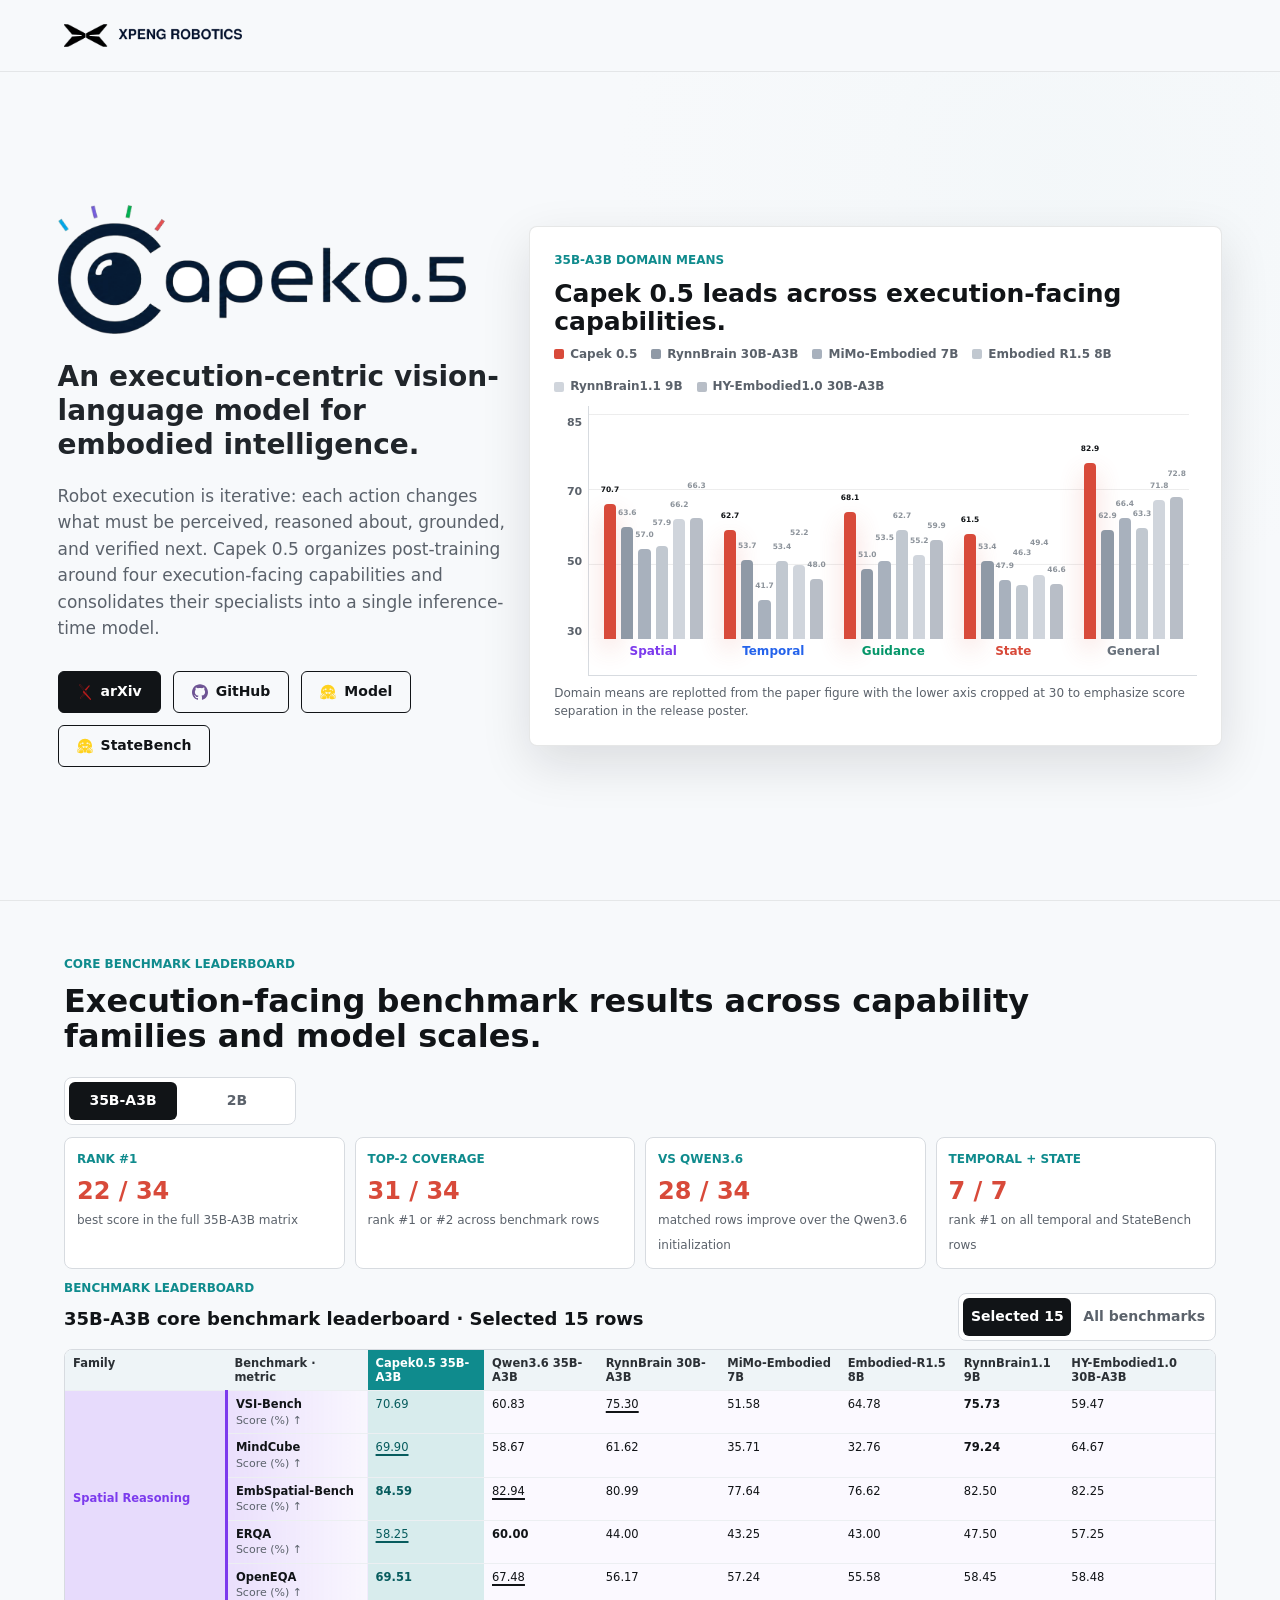
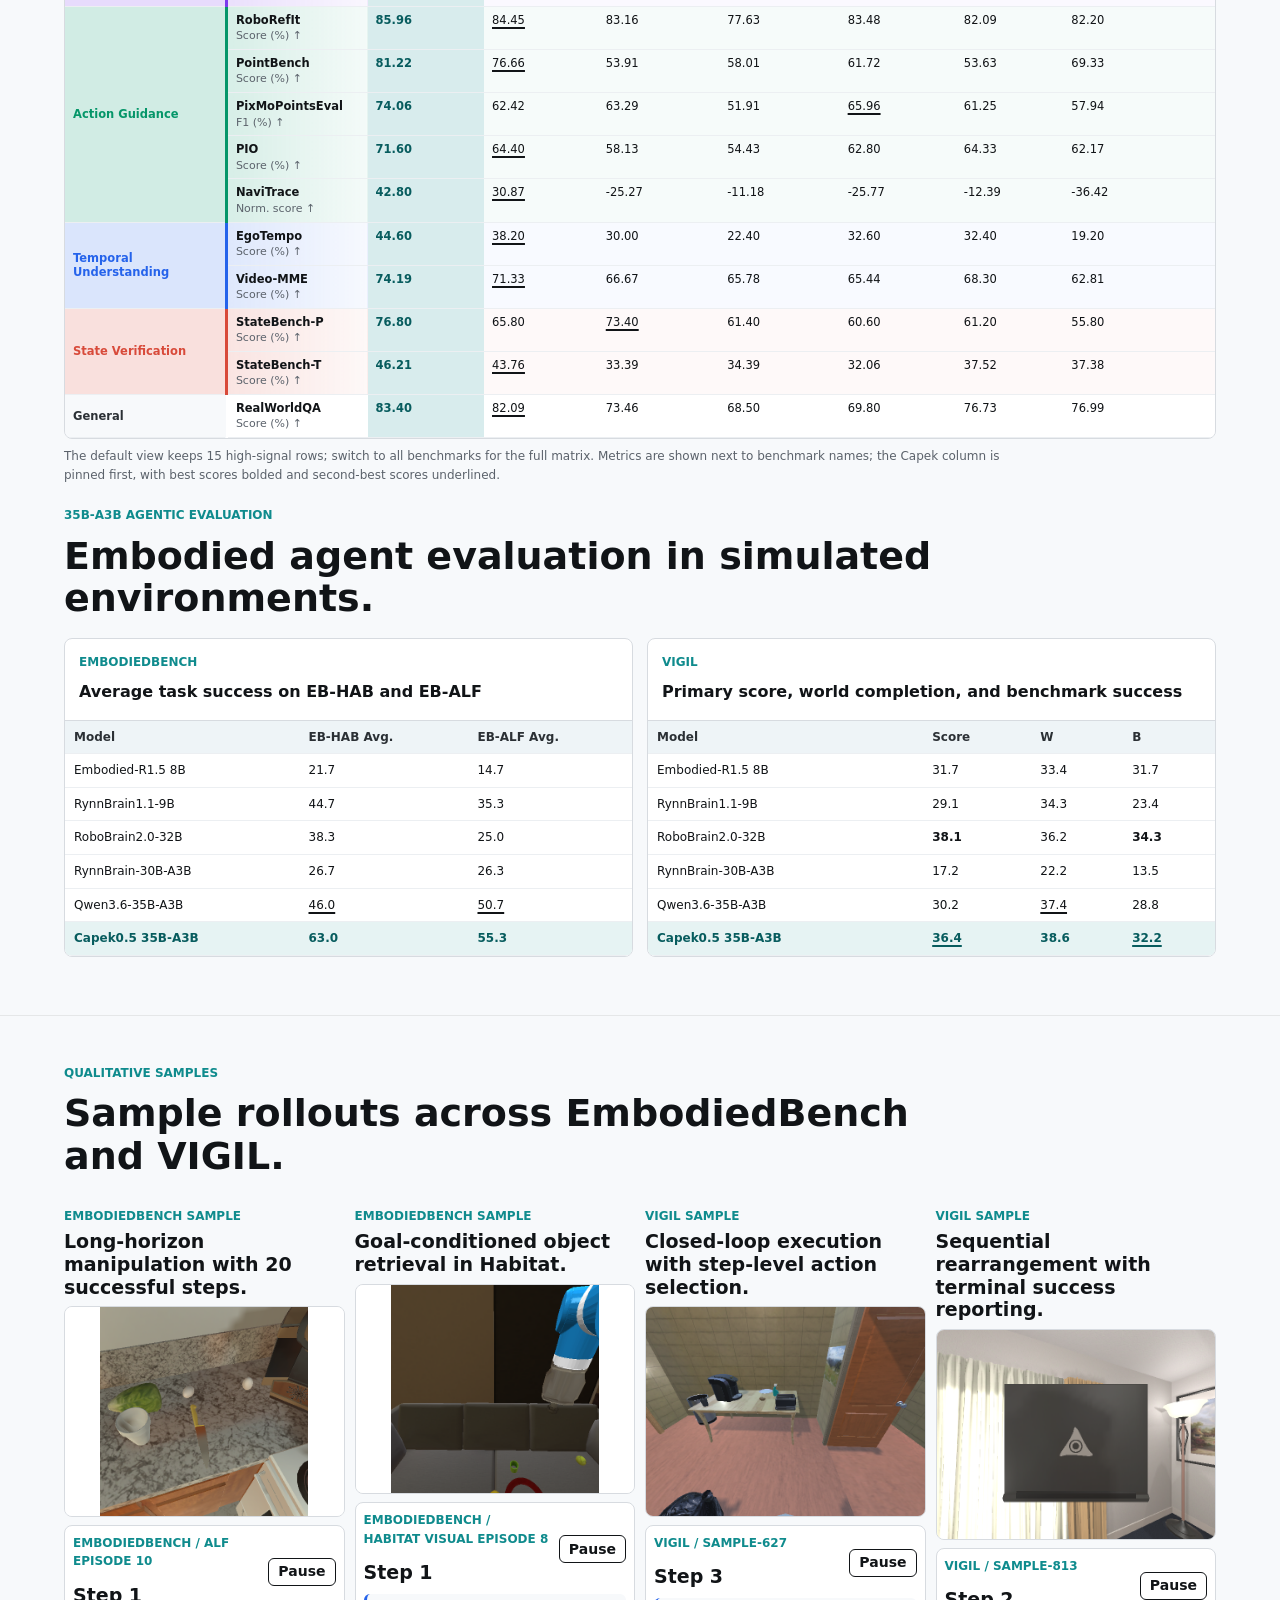
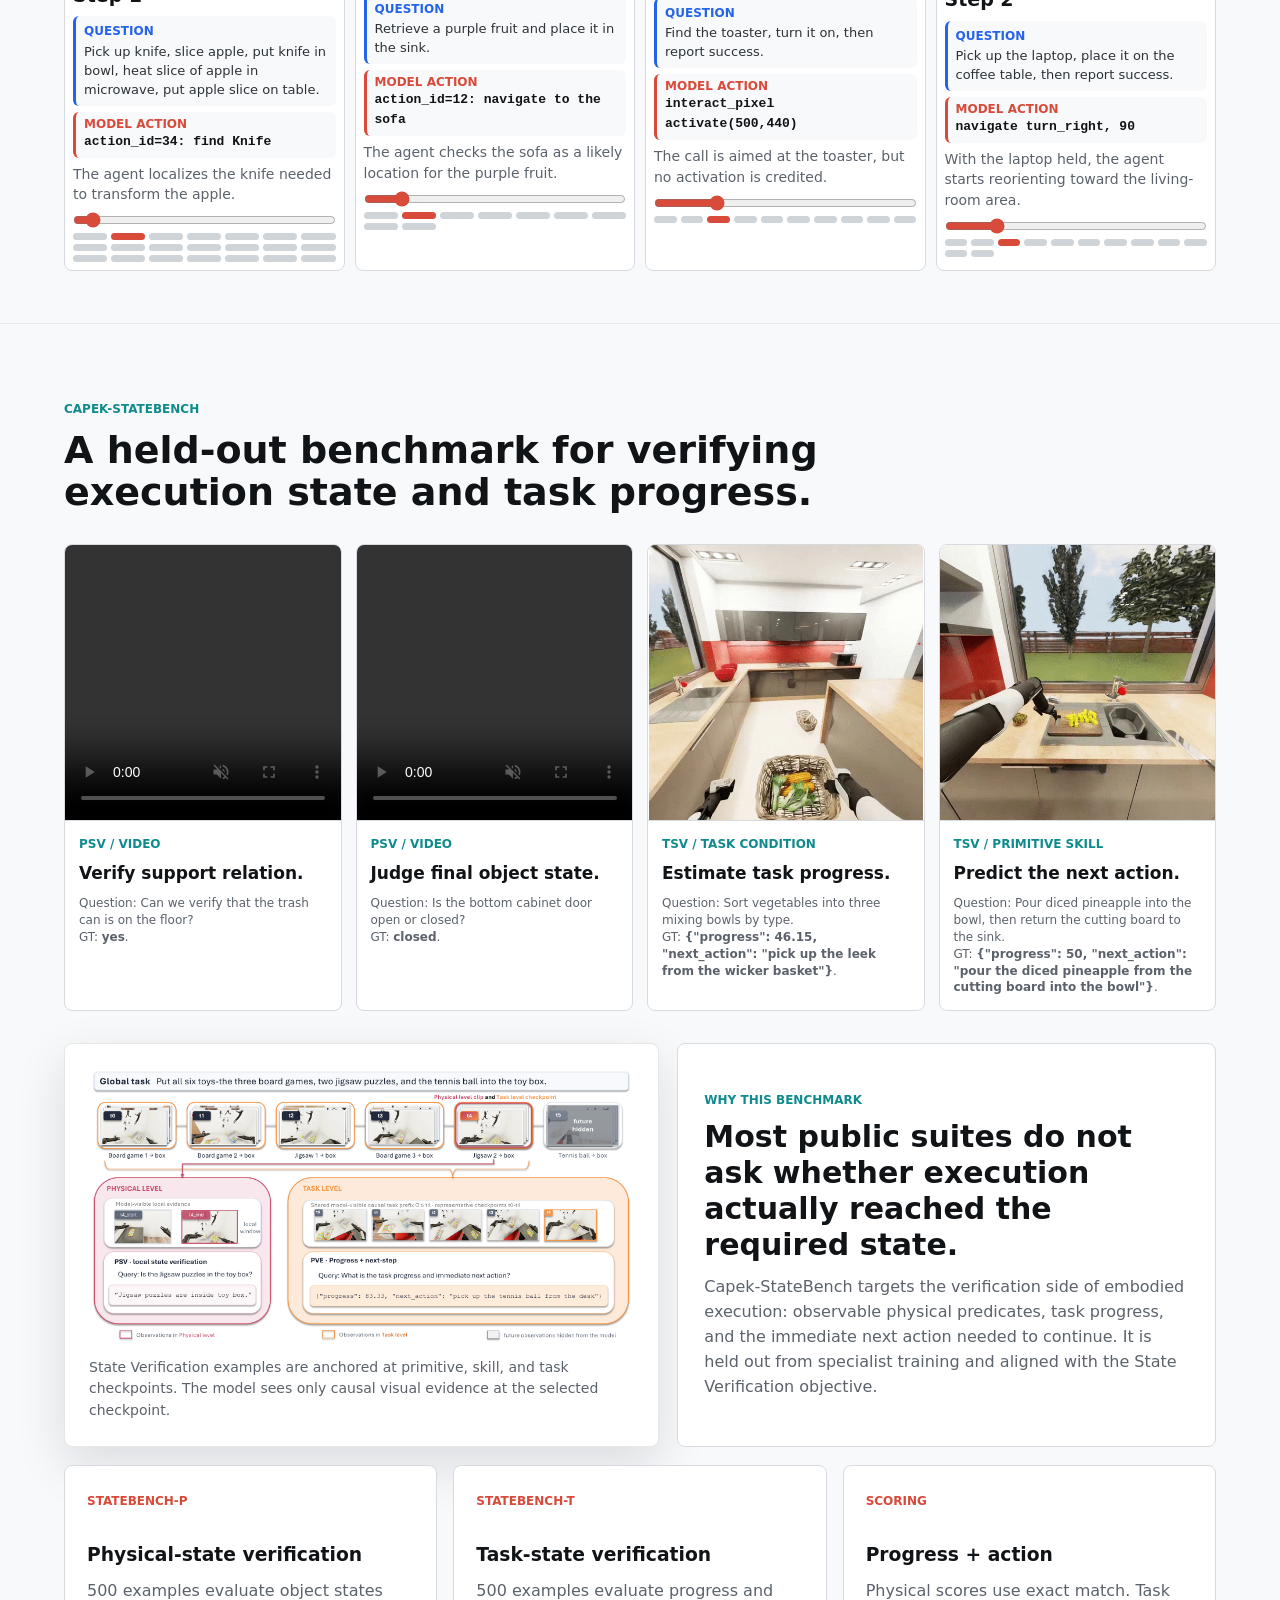
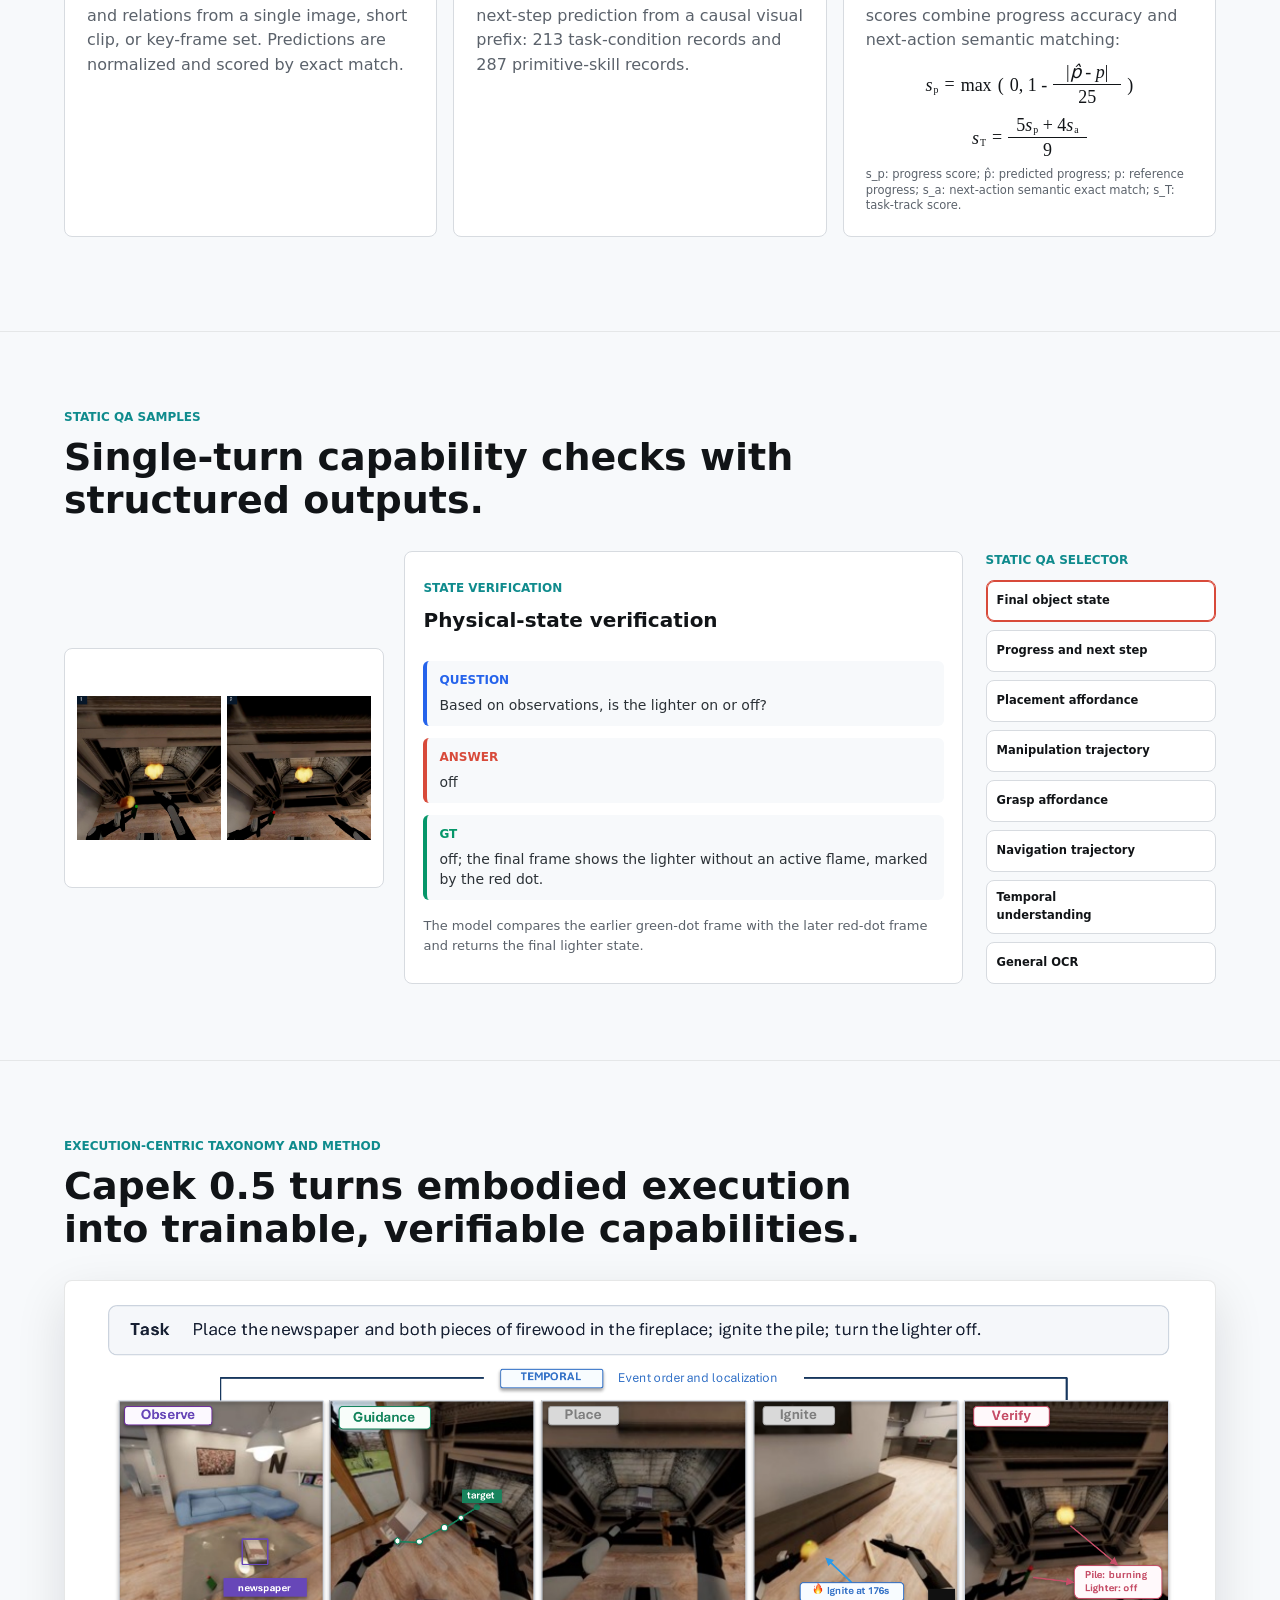
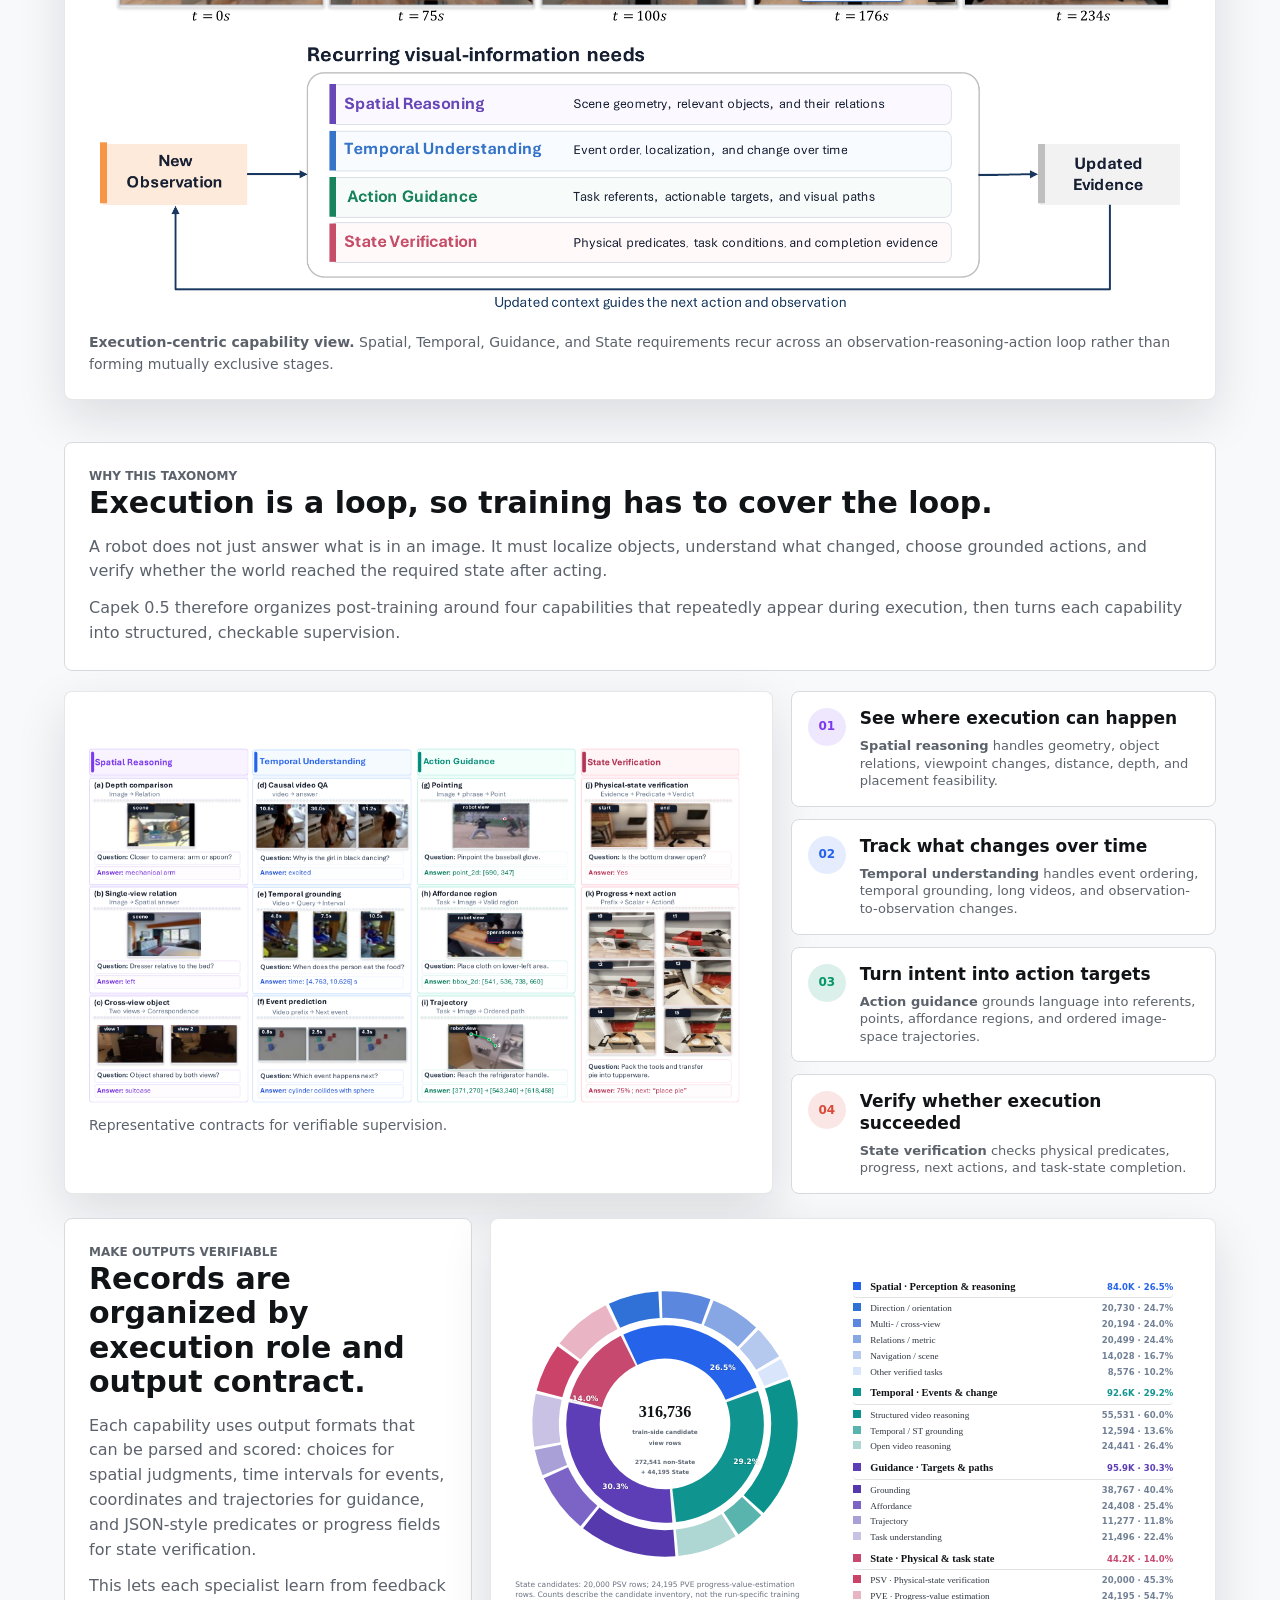
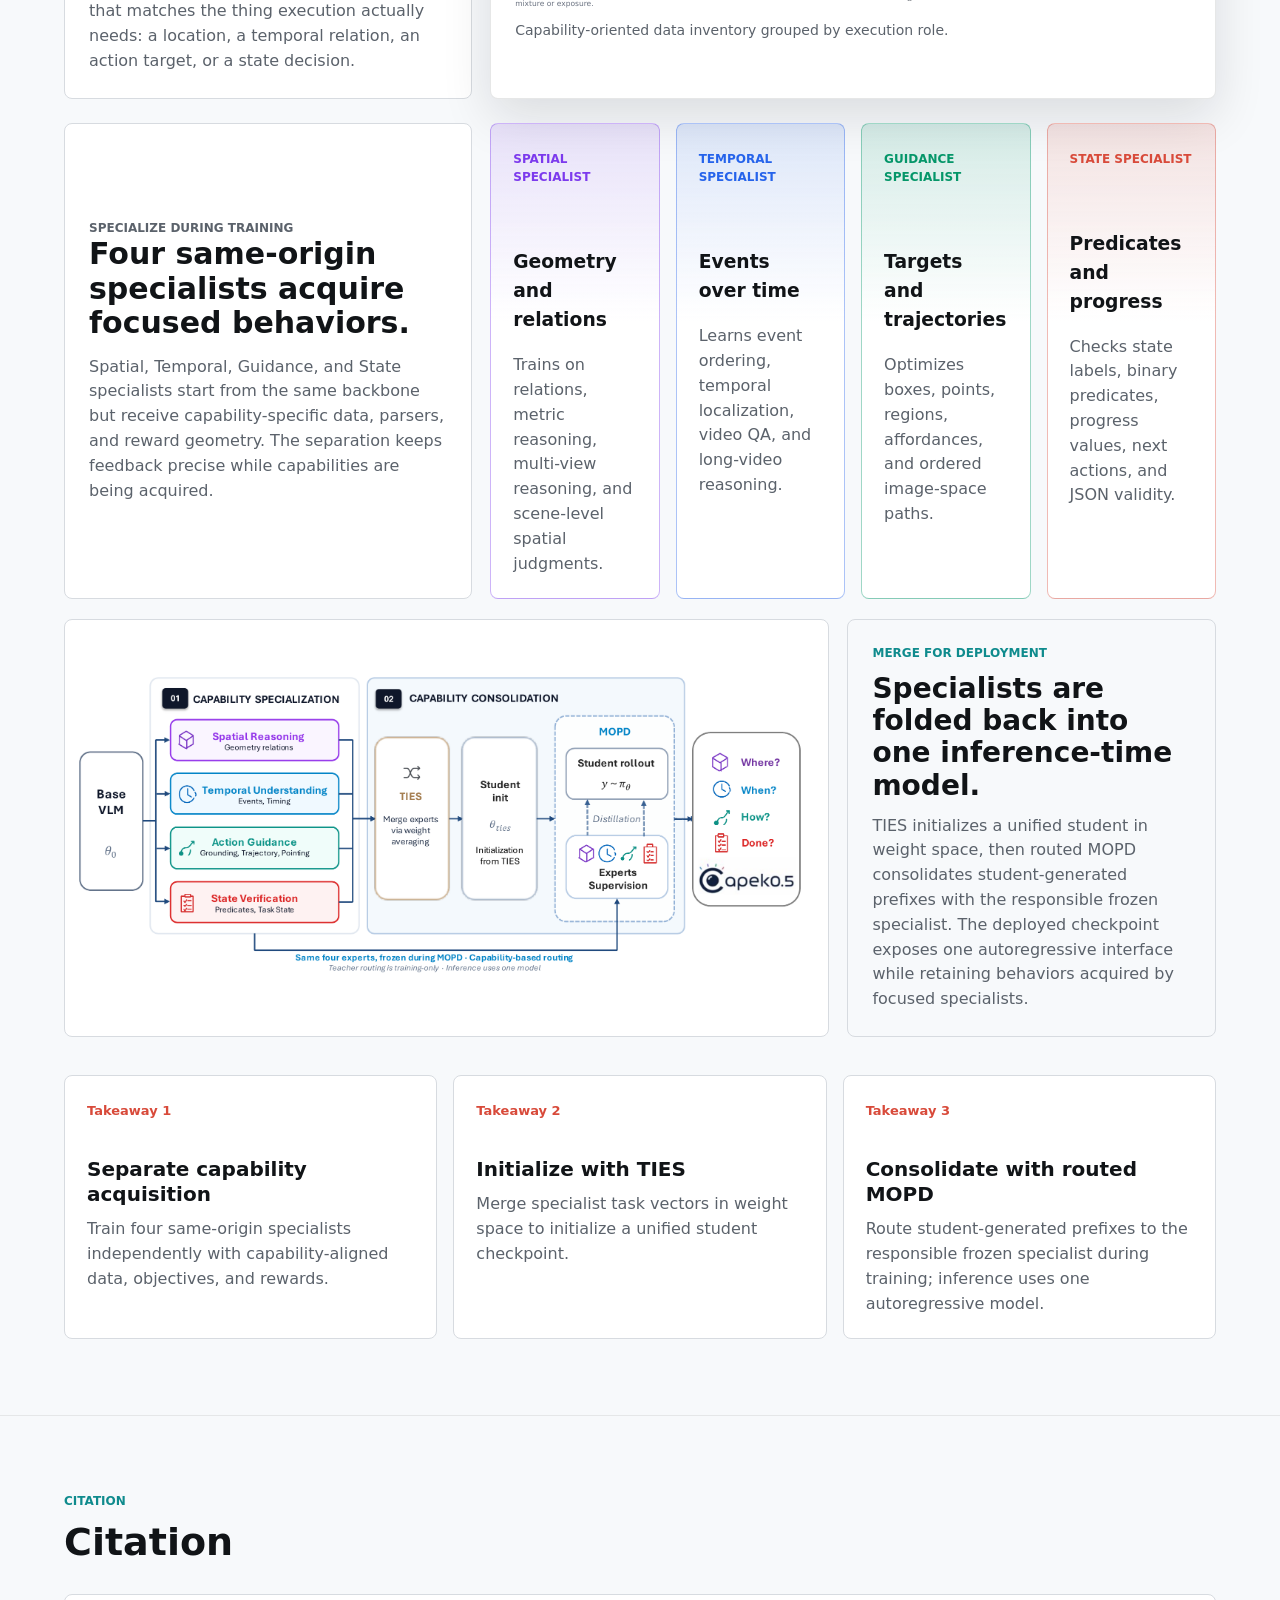
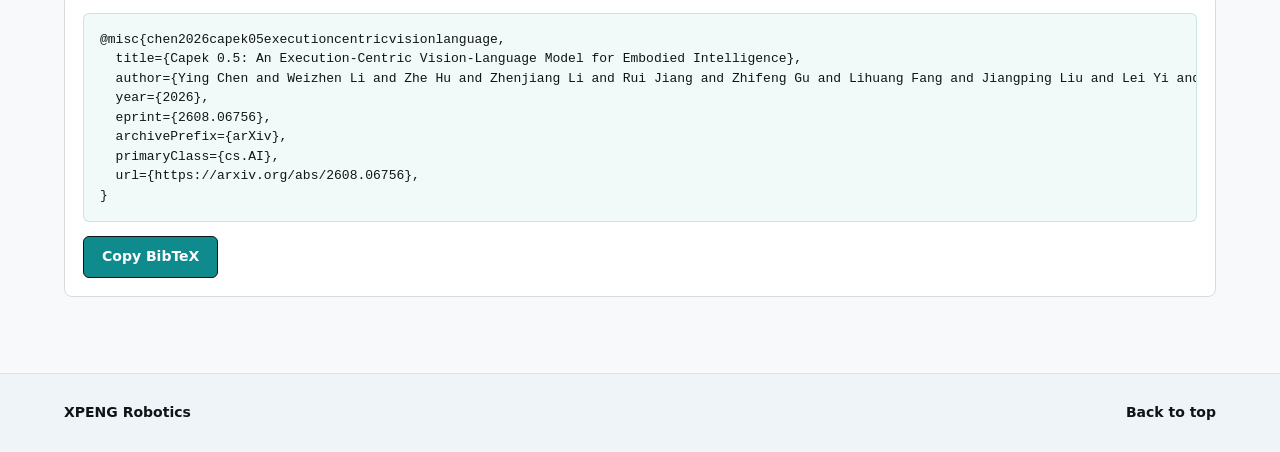
==== commit 313411de: "Center Capek project page layout" ====
--- a/capek-0.5/index.html
+++ b/capek-0.5/index.html
@@ -8,7 +8,7 @@
       name="description"
       content="Capek 0.5 is an execution-centric vision-language model for embodied intelligence from XPENG Robotics."
     />
-    <link rel="stylesheet" href="styles.css?v=20260810-responsive-layout" />
+    <link rel="stylesheet" href="styles.css?v=20260813-centered-layout" />
   </head>
   <body>
     <header class="site-header" aria-label="Top navigation">
--- a/capek-0.5/styles.css
+++ b/capek-0.5/styles.css
@@ -41,6 +41,8 @@
 main {
   display: flex;
   flex-direction: column;
+  width: min(1440px, 100%);
+  margin: 0 auto;
 }
 
 img {
